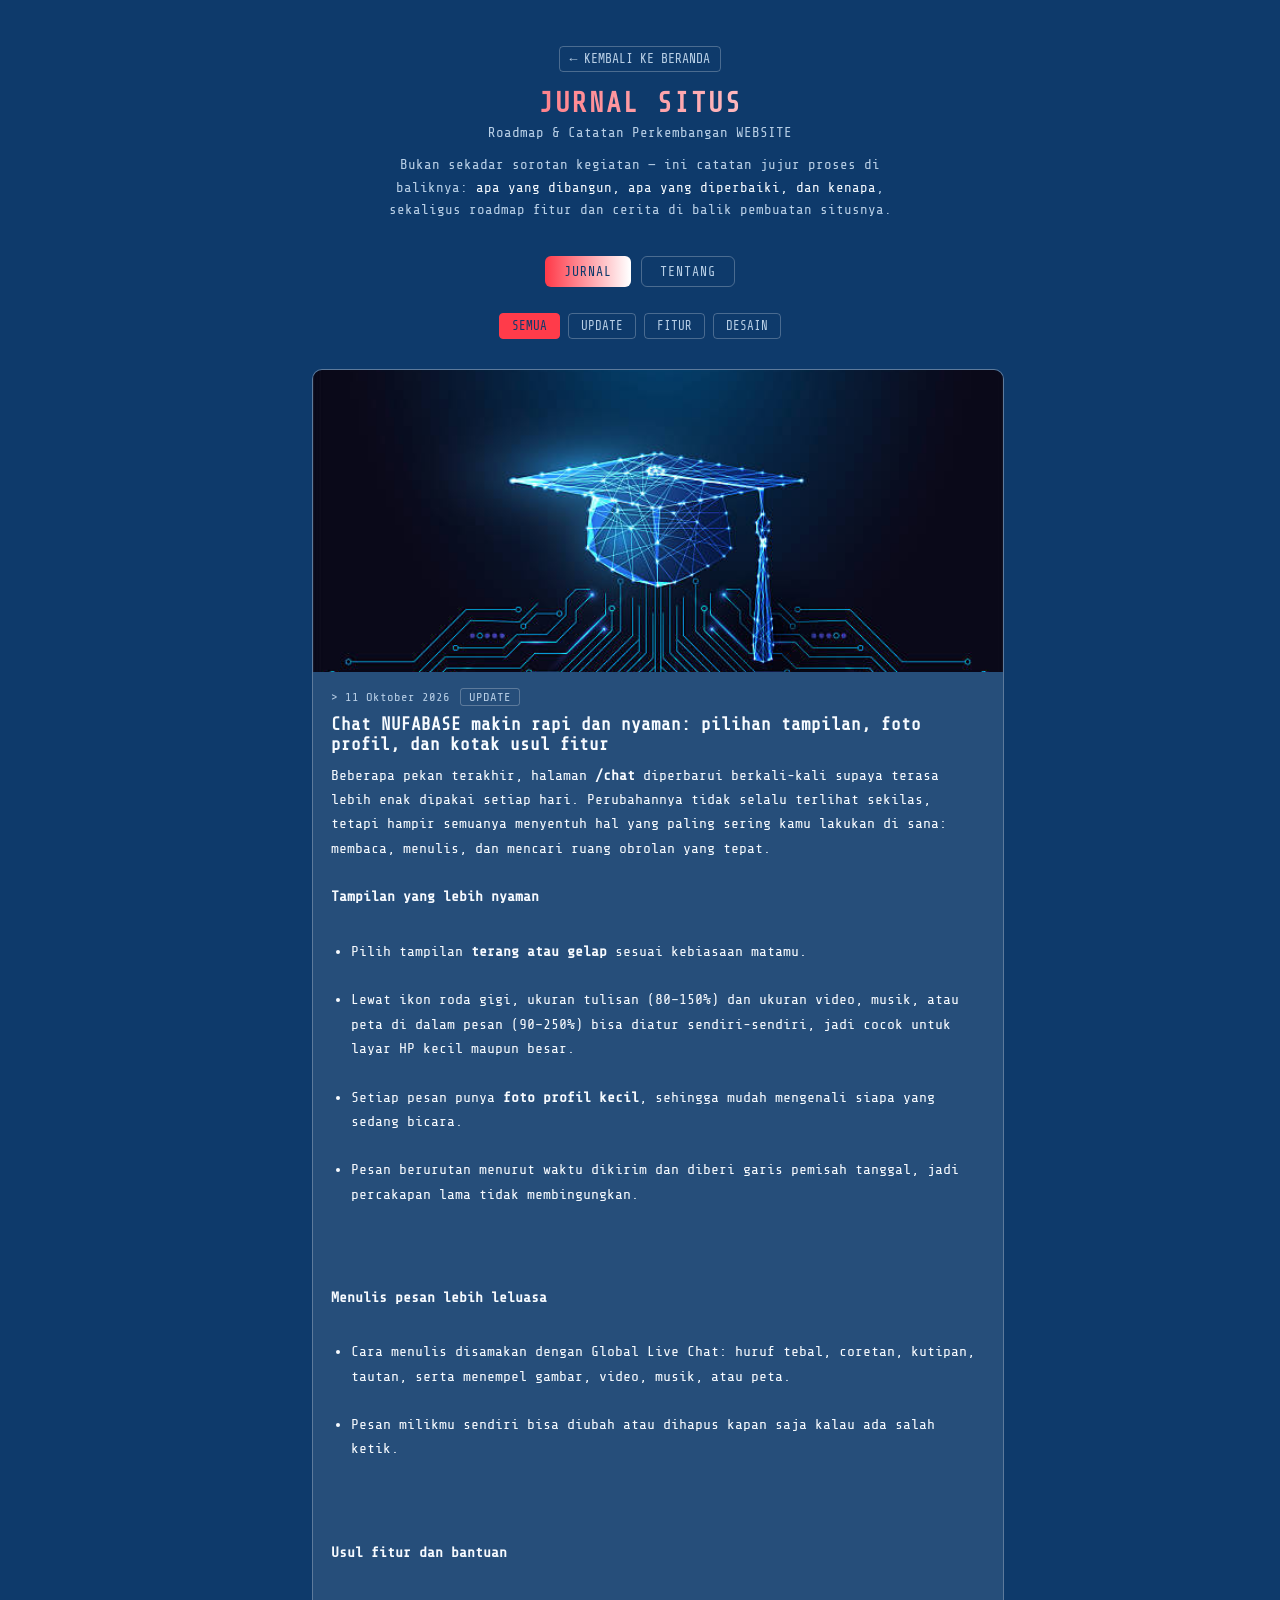
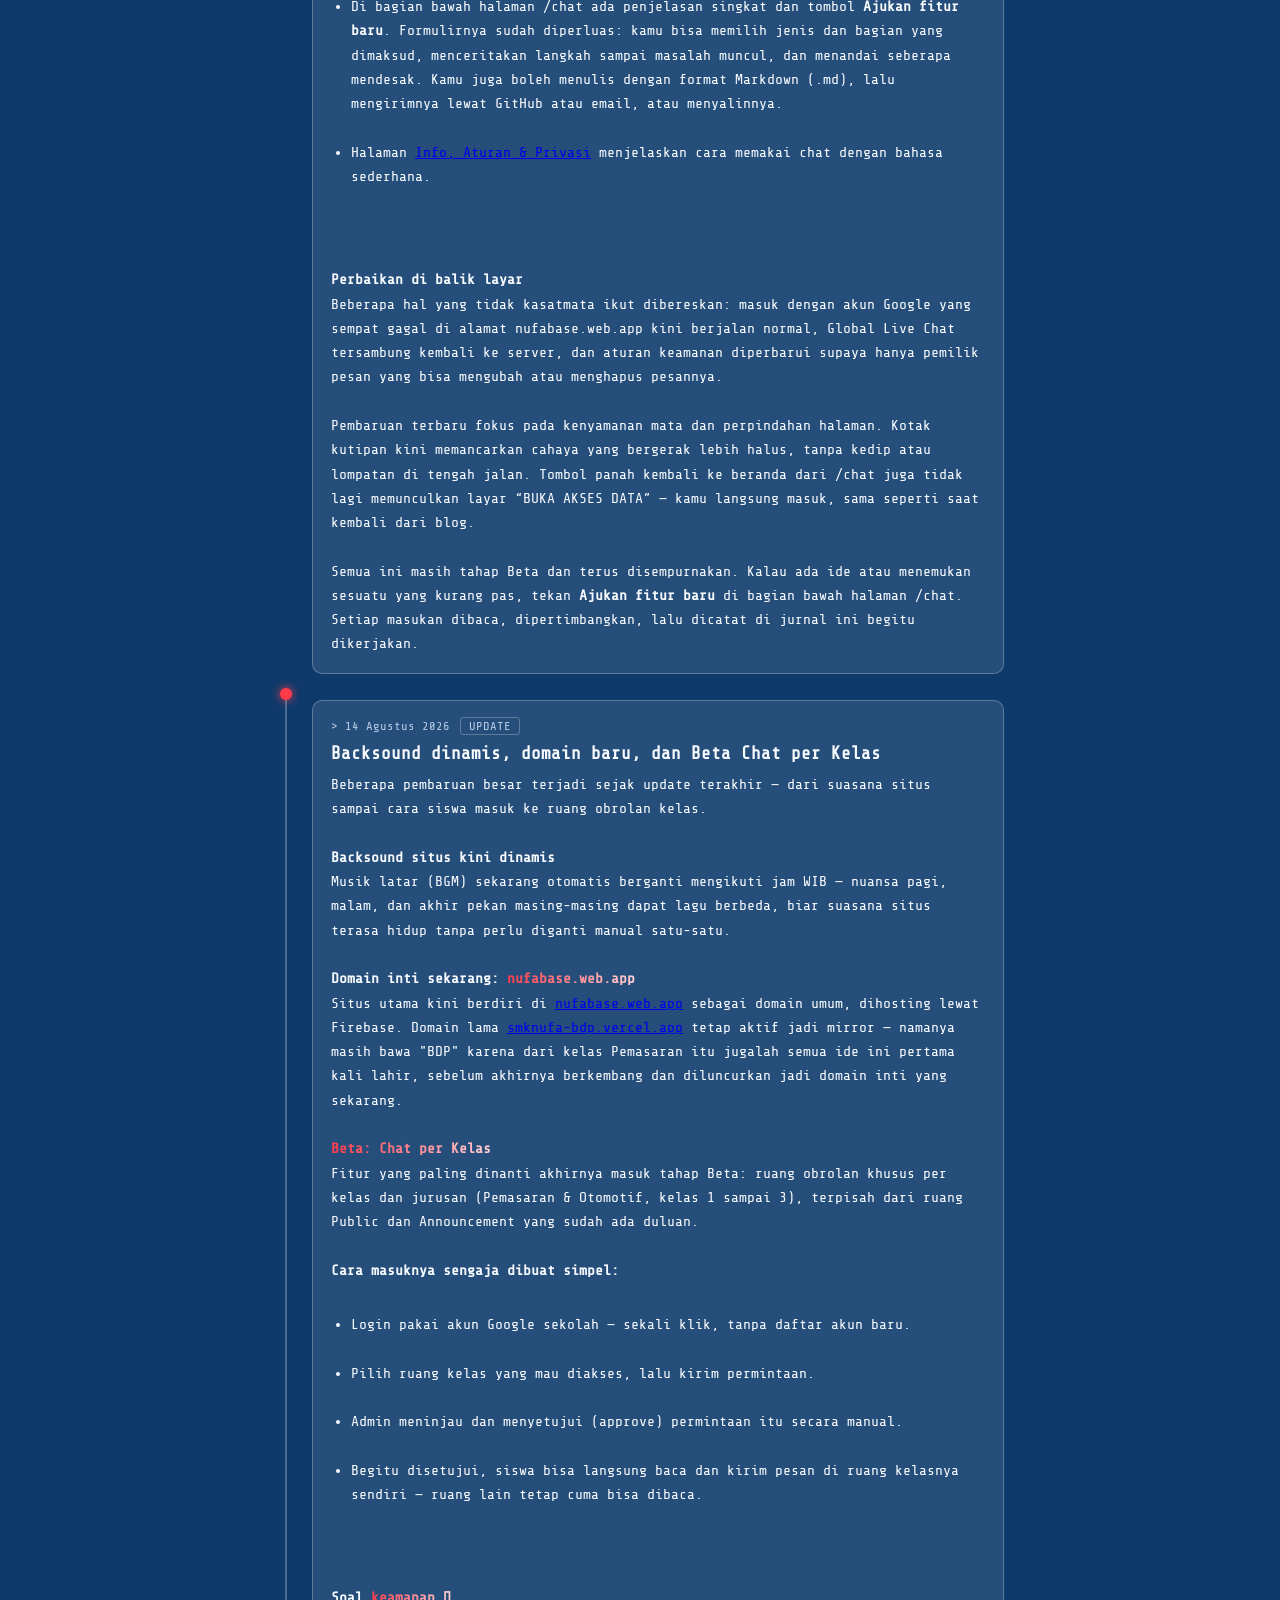
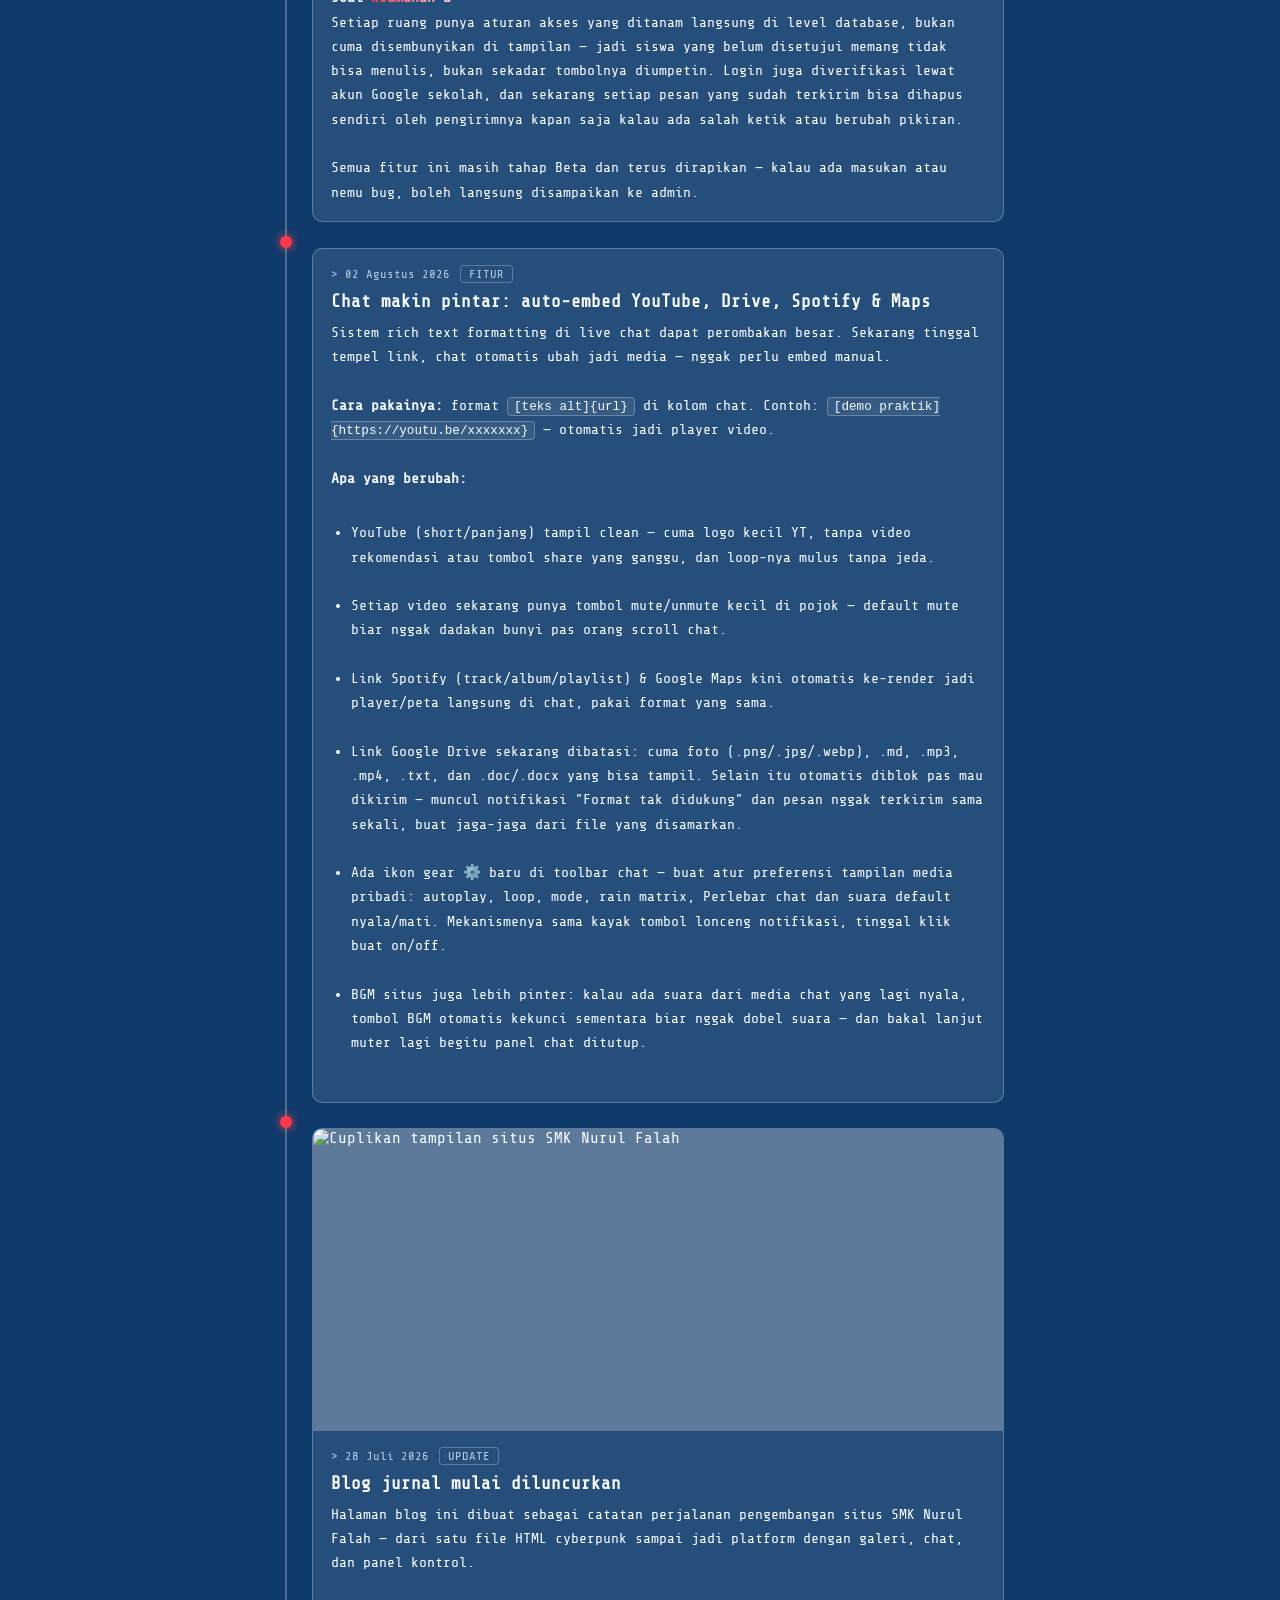
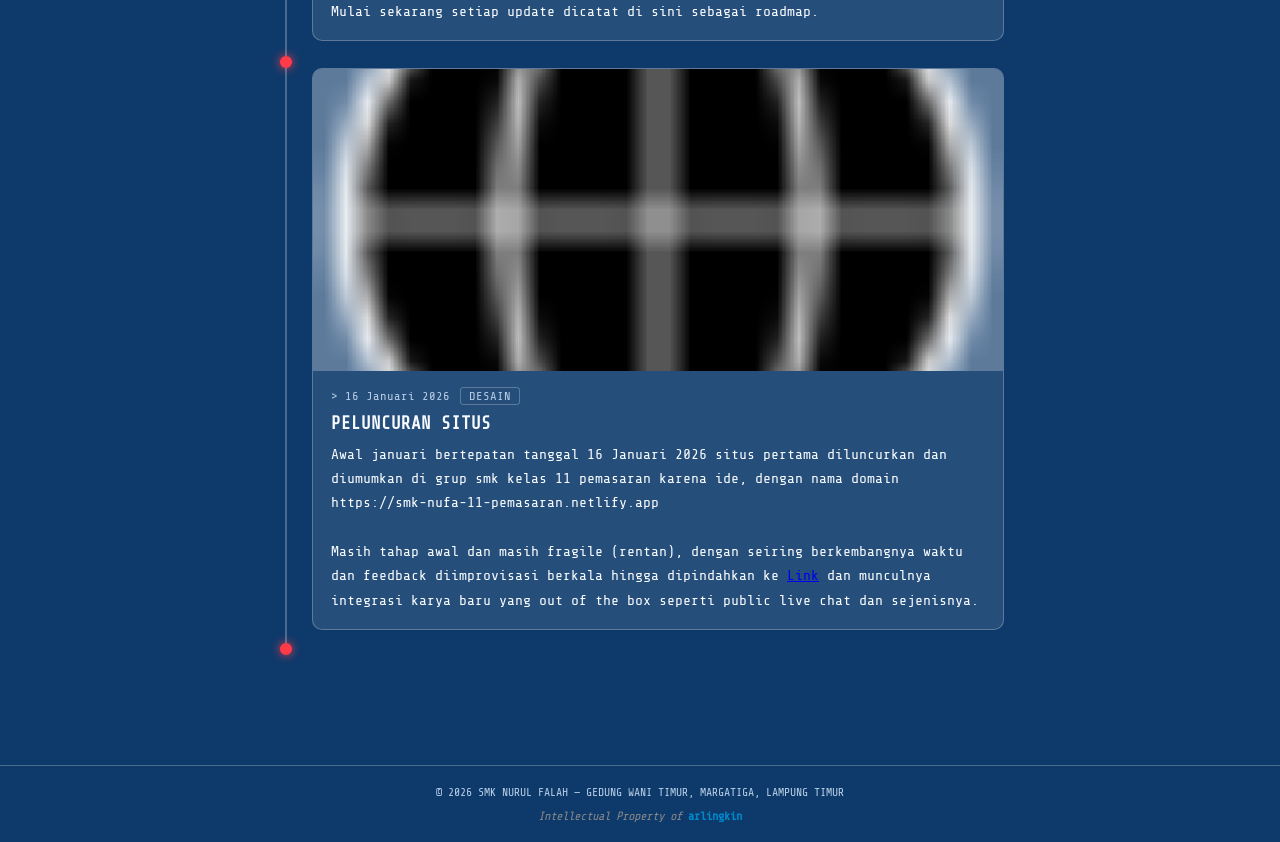
==== blog/index.html @ 1b64c434 "Fix blog newest entry visibility, heading scramble on all lines, user_in visitor counter, footer FX," ====
<!DOCTYPE html>
<html lang="id">
<head>
<meta charset="UTF-8">
<meta name="viewport" content="width=device-width, initial-scale=1.0, maximum-scale=1.0">
<title>JURNAL - Perkembangan Situs</title>
<meta name="description" content="Jurnal perkembangan situs SMK Nurul Falah: roadmap fitur, catatan update, dan cerita di balik pembuatannya oleh developer muda asal Lampung Timur.">
<meta name="robots" content="index, follow">
<link rel="canonical" href="https://nufabase.web.app/blog">
<meta name="color-scheme" content="light dark">
<meta name="theme-color" content="#0a0607" media="(prefers-color-scheme: dark)">
<meta name="theme-color" content="#0e3a6b" media="(prefers-color-scheme: light)">

<meta property="og:type" content="website" />
<meta property="og:title" content="JURNAL - SMK NURUL FALAH" />
<meta property="og:description" content="Jurnal perkembangan situs SMK Nurul Falah: roadmap fitur, catatan update, dan cerita di balik pembuatannya." />
<meta property="og:image" content="https://raw.githubusercontent.com/smknufagwt/SMKNUFAGWT/main/appcover.jpg" />

<link rel="icon" type="image/svg+xml" href="data:image/svg+xml,%3Csvg%20xmlns='http://www.w3.org/2000/svg'%20viewBox='0%200%20100%20100'%3E%3Ccircle%20cx='50'%20cy='50'%20r='45'%20fill='black'%20stroke='white'%20stroke-width='4'/%3E%3Cline%20x1='5'%20y1='50'%20x2='95'%20y2='50'%20stroke='white'%20stroke-width='2'/%3E%3Cline%20x1='50'%20y1='5'%20x2='50'%20y2='95'%20stroke='white'%20stroke-width='2'/%3E%3C/svg%3E">

<link rel="preconnect" href="https://fonts.googleapis.com">
<link rel="preconnect" href="https://fonts.gstatic.com" crossorigin>
<link href="https://fonts.googleapis.com/css2?family=Share+Tech+Mono&display=swap" rel="stylesheet">

<style>
    :root {
        color-scheme: dark;
        --bg: #0a0607;
        --blob-a: rgba(255, 40, 60, 0.18);
        --blob-b: rgba(255, 255, 255, 0.06);
        --text: #f5eeee;
        --muted: #a88b8c;
        --accent: #ff2b3d;
        --card-bg: rgba(26, 18, 19, 0.55);
        --border: rgba(255, 43, 61, 0.25);
        --font-main: 'Share Tech Mono', monospace;
        --ease: cubic-bezier(.22, 1, .36, 1);
    }
    @media (prefers-color-scheme: light) {
        :root {
            color-scheme: light;
            --bg: #0e3a6b;
            --blob-a: rgba(255, 60, 75, 0.18);
            --blob-b: rgba(255, 255, 255, 0.14);
            --text: #f7fbff;
            --muted: #b8cfe6;
            --accent: #ff3b4a;
            --card-bg: rgba(255, 255, 255, 0.10);
            --border: rgba(255, 255, 255, 0.25);
        }
    }

    * { box-sizing: border-box; -webkit-tap-highlight-color: transparent; }
    ::-webkit-scrollbar { width: 8px; }
    ::-webkit-scrollbar-track { background: transparent; }
    ::-webkit-scrollbar-thumb { background: var(--border); border-radius: 4px; }

    html { background: var(--bg); scroll-behavior: smooth; }
    body {
        margin: 0; padding: 0;
        background: var(--bg);
        color: var(--text);
        font-family: var(--font-main);
        min-height: 100vh;
        font-size: 16px;
        transition: background .4s ease, color .4s ease;
        position: relative;
        overflow-x: hidden;
    }

    .ambient { position: fixed; inset: 0; z-index: -1; overflow: hidden; }
    .ambient span {
        position: absolute; border-radius: 50%; filter: blur(70px);
        will-change: transform;
        animation: drift 24s var(--ease) infinite alternate;
    }
    .ambient span:nth-child(1) { width: 55vw; height: 55vw; background: var(--blob-a); top: -15%; left: -10%; }
    .ambient span:nth-child(2) { width: 45vw; height: 45vw; background: var(--blob-b); bottom: -10%; right: -10%; animation-delay: -9s; }
    @keyframes drift { from { transform: translate3d(0,0,0) scale(1); } to { transform: translate3d(4%, 6%, 0) scale(1.08); } }
    @media (prefers-reduced-motion: reduce) { .ambient span { animation: none; } }

    .container { max-width: 760px; margin: 0 auto; padding: 20px 16px 70px; }

    header { text-align: center; padding: 26px 0 6px; }
    .back-link {
        display: inline-block; margin-bottom: 16px; color: var(--muted);
        text-decoration: none; font-size: 0.82rem; border: 1px solid var(--border);
        padding: 4px 10px; border-radius: 4px; transition: color .25s var(--ease), border-color .25s var(--ease);
    }
    .back-link:hover { color: var(--accent); border-color: var(--accent); }

    h1.title {
        font-size: 1.7rem; letter-spacing: 2px; margin: 0; text-transform: uppercase;
        background: linear-gradient(90deg, var(--accent) 0%, #ffffff 50%, var(--accent) 100%);
        -webkit-background-clip: text; background-clip: text; color: transparent;
        background-size: 200% auto; animation: titleShine 7s linear infinite;
    }
    @keyframes titleShine { 0% { background-position: 0% center; } 100% { background-position: -200% center; } }
    @media (prefers-reduced-motion: reduce) { h1.title { animation: none; } }
    .subtitle { display: block; color: var(--muted); font-size: 0.88rem; margin-top: 6px; }
    .intro {
        max-width: 540px; margin: 14px auto 0; text-align: center;
        font-size: 0.88rem; line-height: 1.6; color: var(--muted);
    }
    .intro strong { color: var(--text); font-weight: normal; }

    .view-switch { display: flex; gap: 10px; justify-content: center; margin: 28px 0 4px; }
    .view-btn {
        background: transparent; border: 1px solid var(--border); color: var(--muted);
        font-family: var(--font-main); padding: 7px 18px; border-radius: 6px; cursor: pointer;
        font-size: 0.82rem; letter-spacing: 1px; text-transform: uppercase;
        transition: color .3s var(--ease), background .3s var(--ease), border-color .3s var(--ease);
    }
    .view-btn.active {
        color: var(--bg); background: linear-gradient(90deg, var(--accent), #ffffff, var(--accent));
        background-size: 200% auto; border-color: transparent;
    }

    .view {
        display: none;
        opacity: 0;
        transform: translateY(8px);
        transition: opacity .32s var(--ease), transform .32s var(--ease);
        will-change: opacity, transform;
    }
    .view.active { display: block; }
    .view.active.entered { opacity: 1; transform: translateY(0); }
    .view.leaving { display: block; opacity: 0; transform: translateY(-8px); }

    .filter-bar { display: flex; flex-wrap: wrap; gap: 8px; justify-content: center; margin: 26px 0 8px; }
    .tag-btn {
        background: transparent; border: 1px solid var(--border); color: var(--muted);
        font-family: var(--font-main); padding: 5px 12px; border-radius: 4px; cursor: pointer;
        font-size: 0.78rem; text-transform: uppercase; transition: all .25s var(--ease);
    }
    .tag-btn.active, .tag-btn:hover { color: var(--bg); background: var(--accent); border-color: var(--accent); }

    .update-card {
        background: var(--card-bg); border: 1px solid var(--border); border-radius: 10px;
        padding: 18px 20px; margin: 22px 0; backdrop-filter: blur(6px);
    }
    .update-card h2 { font-size: 1.05rem; margin: 0 0 12px; color: var(--text); }
    .update-list { list-style: none; margin: 0; padding: 0; }
    .update-list li {
        display: flex; gap: 10px; align-items: flex-start; padding: 8px 0;
        border-top: 1px solid var(--border); font-size: 0.9rem; line-height: 1.55; color: var(--text);
    }
    .update-list li:first-child { border-top: none; }
    .update-list li::before { content: '✓'; color: var(--accent); font-weight: bold; flex-shrink: 0; }

    .about-card p { font-size: 0.9rem; line-height: 1.7; color: var(--text); margin: 0 0 14px; }
    .about-card p:last-child { margin-bottom: 0; }
    .about-card a { color: var(--accent); text-decoration: underline; }

    .grad-text {
        background: linear-gradient(90deg, var(--accent) 0%, #ffffff 50%, var(--accent) 100%);
        -webkit-background-clip: text; background-clip: text; color: transparent;
        background-size: 260% auto; animation: gradRun 3.5s linear infinite;
        font-weight: bold; display: inline;
    }
    @keyframes gradRun { 0% { background-position: 160% center; } 100% { background-position: -160% center; } }
    @media (prefers-reduced-motion: reduce) { .grad-text, .view-btn.active, h1.title { animation: none; } }

    .road { position: relative; margin-top: 30px; }

    .entry {
        display: flex; gap: 16px; position: relative;
        transition-delay: calc(var(--i, 0) * 70ms);
    }
    .rail { width: 20px; flex-shrink: 0; display: flex; flex-direction: column; align-items: center; }
    .rail .seg {
        width: 2px; flex: 1; background: var(--border);
        transform: scaleY(0); transform-origin: top;
        transition: transform .7s var(--ease);
        transition-delay: calc(var(--i, 0) * 70ms);
    }
    .entry:first-child .rail .seg.top { visibility: hidden; }
    .rail .dot {
        width: 12px; height: 12px; border-radius: 50%; background: var(--bg);
        border: 2px solid var(--border); flex-shrink: 0;
        transition: border-color .45s var(--ease), box-shadow .45s var(--ease), background .45s var(--ease);
        transition-delay: calc(var(--i, 0) * 70ms);
    }
    .entry.visible .rail .seg { transform: scaleY(1); }
    .entry.visible .rail .dot { border-color: var(--accent); background: var(--accent); box-shadow: 0 0 10px var(--accent); }

    .card {
        flex: 1; background: var(--card-bg); border: 1px solid var(--border); border-radius: 10px;
        margin-bottom: 26px; overflow: hidden; backdrop-filter: blur(6px);
        opacity: 0; transform: translateY(18px);
        transition: opacity .65s var(--ease), transform .65s var(--ease);
        transition-delay: calc(var(--i, 0) * 70ms);
        will-change: opacity, transform;
    }
    .entry.visible .card { opacity: 1; transform: translateY(0); }

    .banner { width: 100%; aspect-ratio: 16/7; object-fit: cover; display: block; background: var(--border); }
    .card-body { padding: 16px 18px; }

    .entry-meta { display: flex; flex-wrap: wrap; gap: 10px; align-items: center; margin-bottom: 8px; font-size: 0.76rem; color: var(--muted); }
    .entry-date::before { content: '> '; }
    .entry-tag { border: 1px solid var(--border); border-radius: 3px; padding: 1px 8px; }

    .entry-title { font-size: 1.1rem; margin: 0 0 10px; color: var(--text); }
    .entry-content { font-size: 0.92rem; line-height: 1.65; color: var(--text); white-space: pre-line; }
    .entry-content img { max-width: 100%; border-radius: 8px; margin: 10px 0; display: block; }
    .entry-content ul { margin: 6px 0; padding-left: 20px; }
    .entry-content code {
        background: rgba(255,255,255,0.08); border: 1px solid var(--border);
        padding: 1px 6px; border-radius: 4px; font-size: 0.86em;
    }

    .empty-state {
        text-align: center; padding: 60px 0; color: var(--muted);
        opacity: 0; animation: fadeIn .5s var(--ease) forwards;
    }
    @keyframes fadeIn { to { opacity: 1; } }

    .property-credit {
        font-size: 12px;
        color: #888888;
        margin-top: 10px;
        text-align: center;
        font-style: italic;
    }

    .property-credit a {
        color: #0088cc;
        text-decoration: none;
        font-style: normal;
        font-weight: bold;
        transition: color .25s var(--ease);
    }

    .property-credit a:hover {
        text-decoration: underline;
    }

    footer { text-align: center; margin-top: 40px; padding: 20px; border-top: 1px solid var(--border); color: var(--muted); font-size: 0.72rem; }

    @media (prefers-reduced-motion: reduce) {
        .card, .rail .seg, .rail .dot, .view, .empty-state { transition: none !important; animation: none !important; }
    }
</style>
</head>
<body>

<div class="ambient"><span></span><span></span></div>

<div class="container">
    <header>
        <a href="/" id="btn-kembali" class="back-link">&larr; KEMBALI KE BERANDA</a>
        <h1 class="title">Jurnal Situs</h1>
        <span class="subtitle">Roadmap &amp; Catatan Perkembangan WEBSITE</span>
        <p class="intro">Bukan sekadar sorotan kegiatan — ini catatan jujur proses di baliknya: <strong>apa yang dibangun, apa yang diperbaiki, dan kenapa</strong>, sekaligus roadmap fitur dan cerita di balik pembuatan situsnya.</p>
    </header>

    <div class="view-switch" id="view-switch" role="tablist" aria-label="Pilih tampilan">
        <button class="view-btn active" data-view="jurnal" role="tab" aria-selected="true">Jurnal</button>
        <button class="view-btn" data-view="update" role="tab" aria-selected="false">Tentang</button>
    </div>

    <section id="view-jurnal" class="view active entered">
        <div class="filter-bar" id="filter-bar"></div>
        <div class="road" id="timeline"></div>
    </section>

    <section id="view-update" class="view">
        <div class="update-card about-card">
            <h2>CONTACT PERSON</h2>
                        <p><span class="grad-text">(kepala sekolah) Hubungi </span> <a href="mailto:smknurulfalahmargatiga@gmail.com">smknurulfalahmargatiga@gmail.com</a>.</p>
                        <p><span class="grad-text">Ada pertanyaan lebih lanjut? Hubungi tim pengembang</span> <a href="mailto:smknufagwt@gmail.com">smknufagwt@gmail.com</a>.</p>
            <p><span class="grad-text">Kunjungi source kode</span> = <a href="https://github.com/smknufagwt/SMKNUFAGWT" rel="noopener noreferrer">GitHub</a></p>
            <p><span class="grad-text">Credit Developer: Arlingga Ainul Yakin</span> — <a href="https://arlingkin.vercel.app" target="_blank" rel="noopener noreferrer">arlingkin</a></p>
        </div>

        <div class="update-card about-card">
            <h2>Tentang Situs Ini</h2>
            <p>Situs ini dikembangkan oleh solo <span class="grad-text">developer muda asal Indonesia</span>, tepatnya dari Desa Gedung Wani Timur, Kecamatan Margatiga, Kabupaten Lampung Timur, Lampung.</p>
            <p>Seluruh proses pembuatan murni dari HP Android Xiaomi Redmi A8 Pro (3GB RAM / 32GB ROM) — tanpa PC maupun laptop. Kodenya <span class="grad-text">vanilla murni</span>, tanpa framework berat seperti Bootstrap, dengan setiap baris disusun runut dan mengikuti alur logika agar fungsinya optimal sekaligus menjaga keamanan data pengguna yang masuk.</p>
            <p>Hasil dedikasi berbulan-bulan ini membuahkan hasil yang memuaskan: situs mampu menampung ribuan pengunjung tanpa down berkat optimasi server berkala.</p>
            <p>Situs ini diperuntukkan sebagai portofolio bagi keluarga besar SMK Nurul Falah — dibuat dengan dedikasi, integritas, kreativitas dan pemahaman teknis coding.</p>
        </div>

        <div class="update-card">
            <h2>Update Terbaru</h2>
            <ul class="update-list">
                <li>Halaman /chat bisa tampil terang atau gelap, dan ukuran tulisan serta video/peta di dalam pesan bisa diatur sendiri lewat ikon roda gigi.</li>
                <li>Pesan berurutan menurut waktu kirim, diberi pemisah tanggal, dan punya foto profil kecil agar mudah dikenali.</li>
                <li>Pesan milikmu bisa diubah atau dihapus kapan saja, dan cara menulisnya disamakan dengan Global Live Chat.</li>
                <li>Formulir <b>Ajukan fitur baru</b> di bawah /chat diperluas dan mendukung Markdown (.md), bisa dikirim lewat GitHub, email, atau disalin.</li>
                <li>Kotak kutipan bercahaya lebih halus, dan kembali ke beranda dari /chat kini langsung masuk tanpa layar akses.</li>
            </ul>
        </div>
    </section>
</div>

<footer>
    &copy; <span id="year"></span> SMK NURUL FALAH — GEDUNG WANI TIMUR, MARGATIGA, LAMPUNG TIMUR
    <div class="property-credit">
        Intellectual Property of <a href="https://arlingkin.vercel.app" target="_blank" rel="noopener noreferrer">arlingkin</a>
    </div>
</footer>

<script src="/assets/logic/blog.js" defer></script>
<script src="/assets/logic/page-transition.js" defer></script>
</body>
</html>
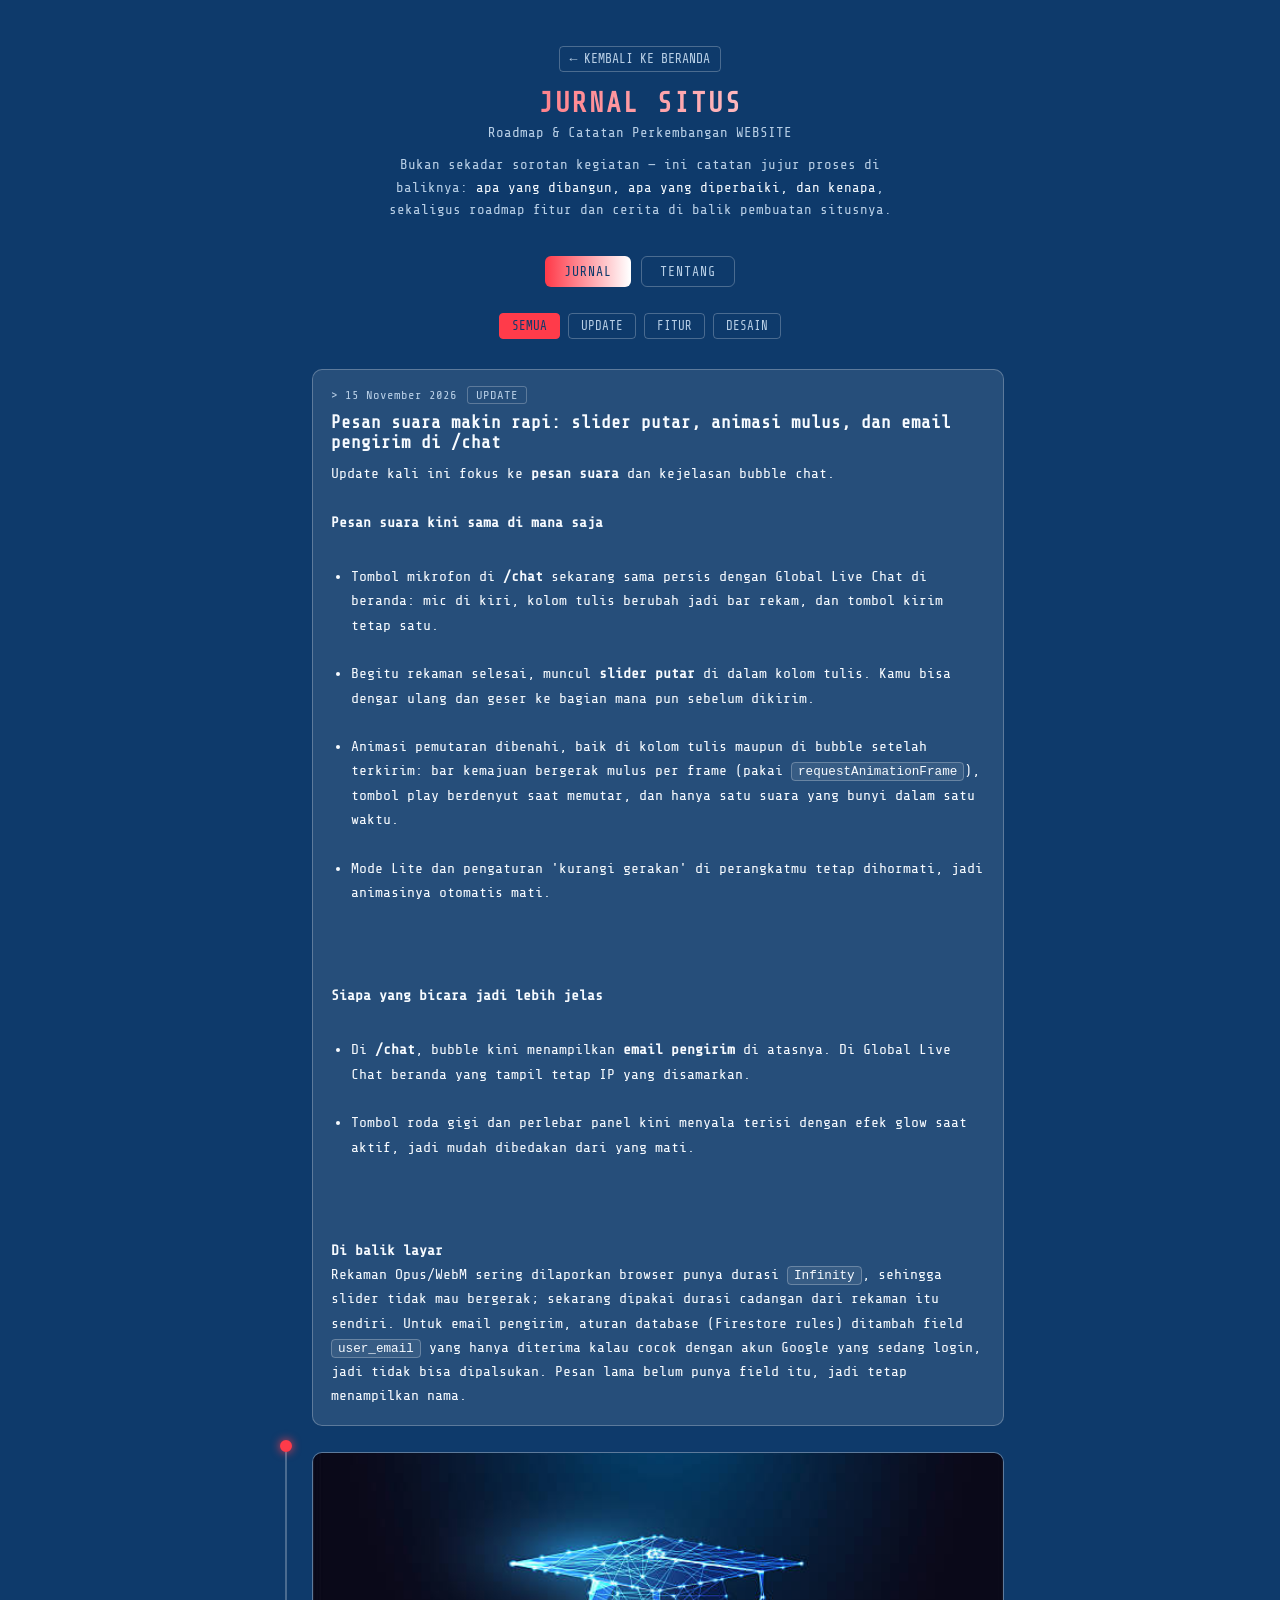
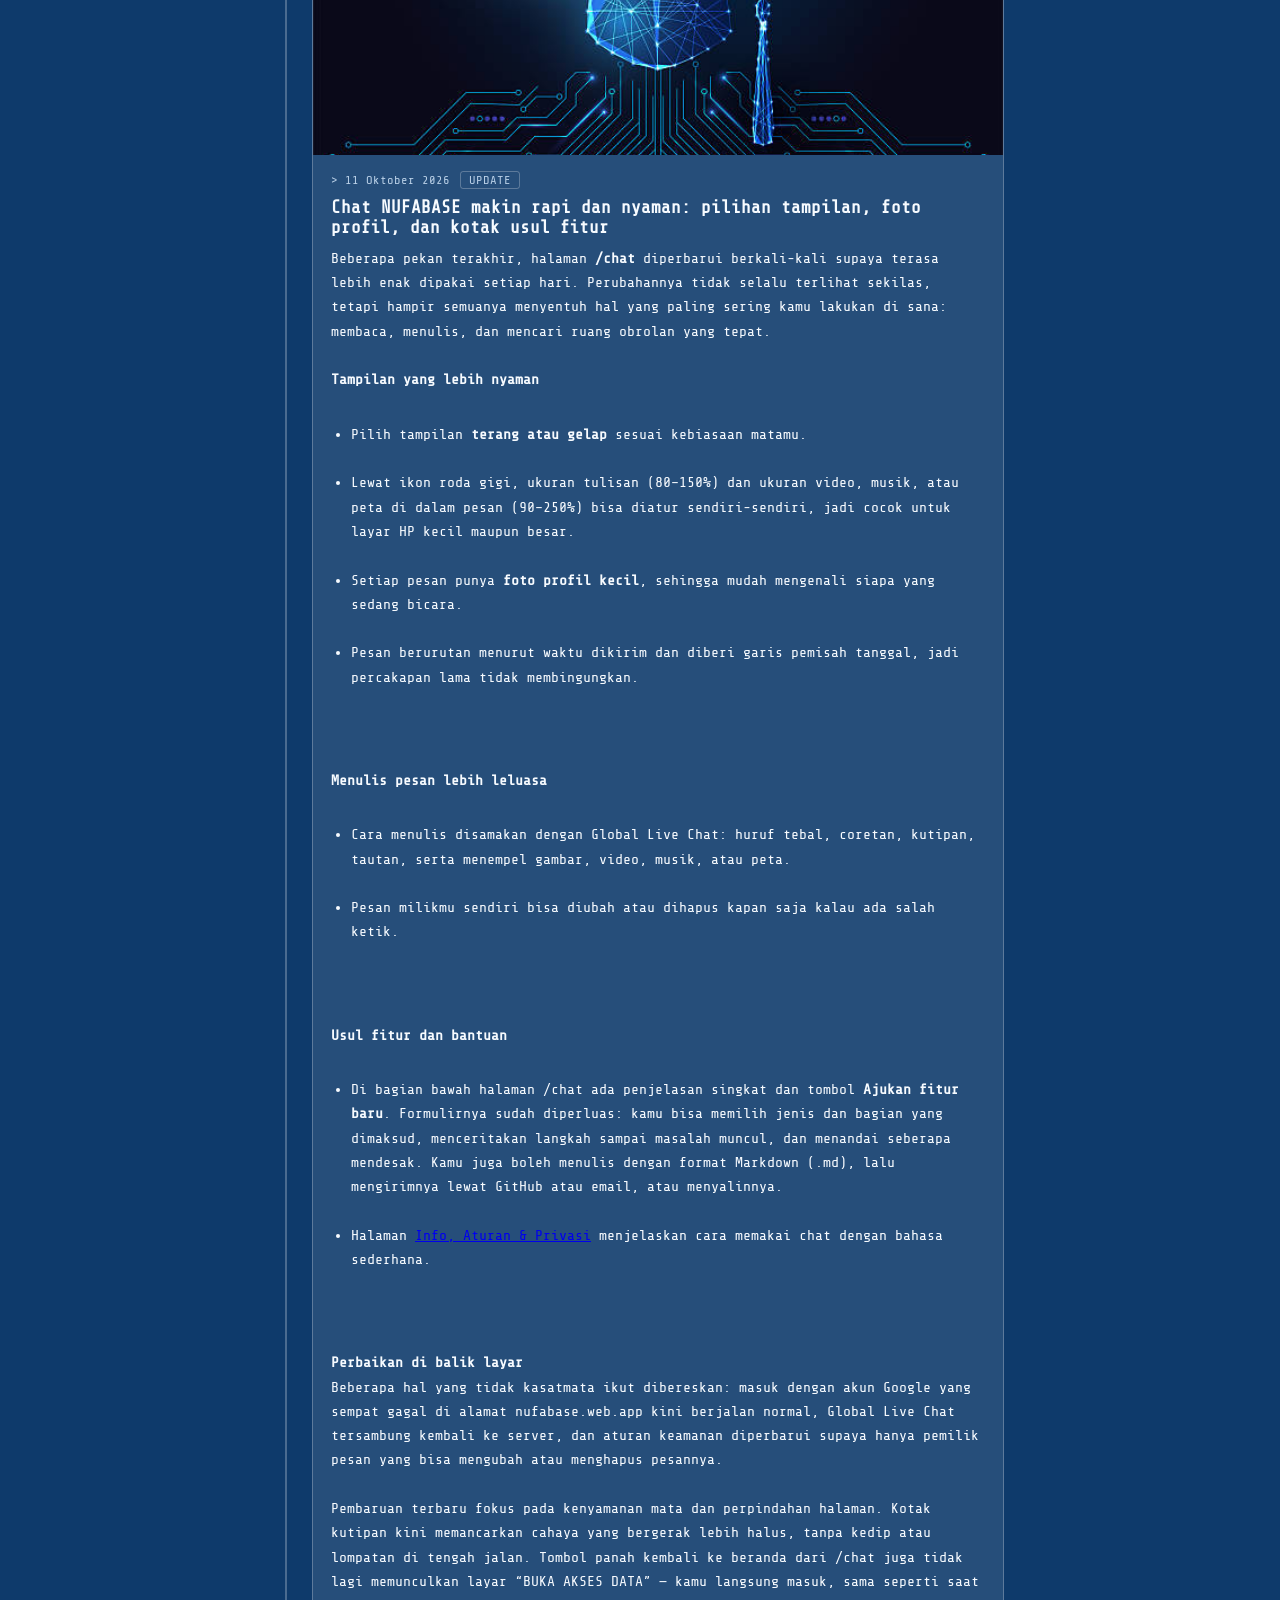
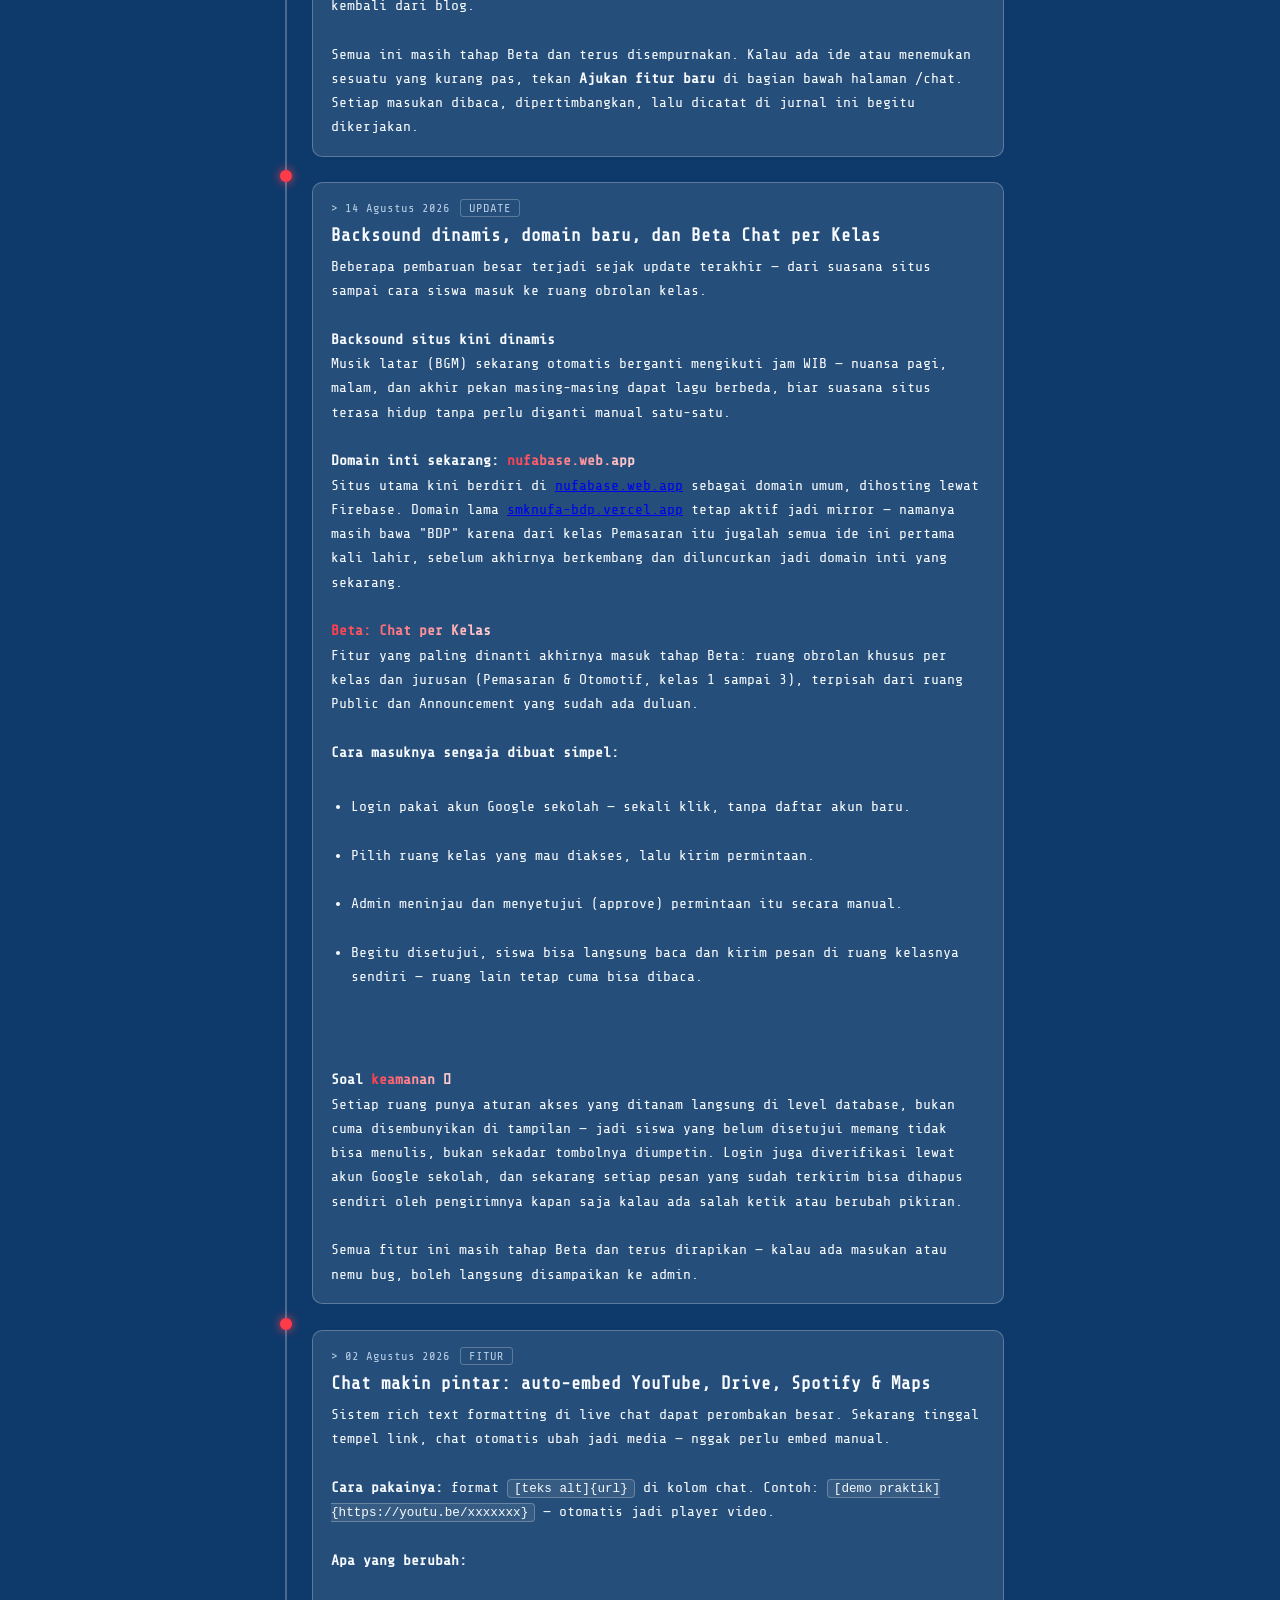
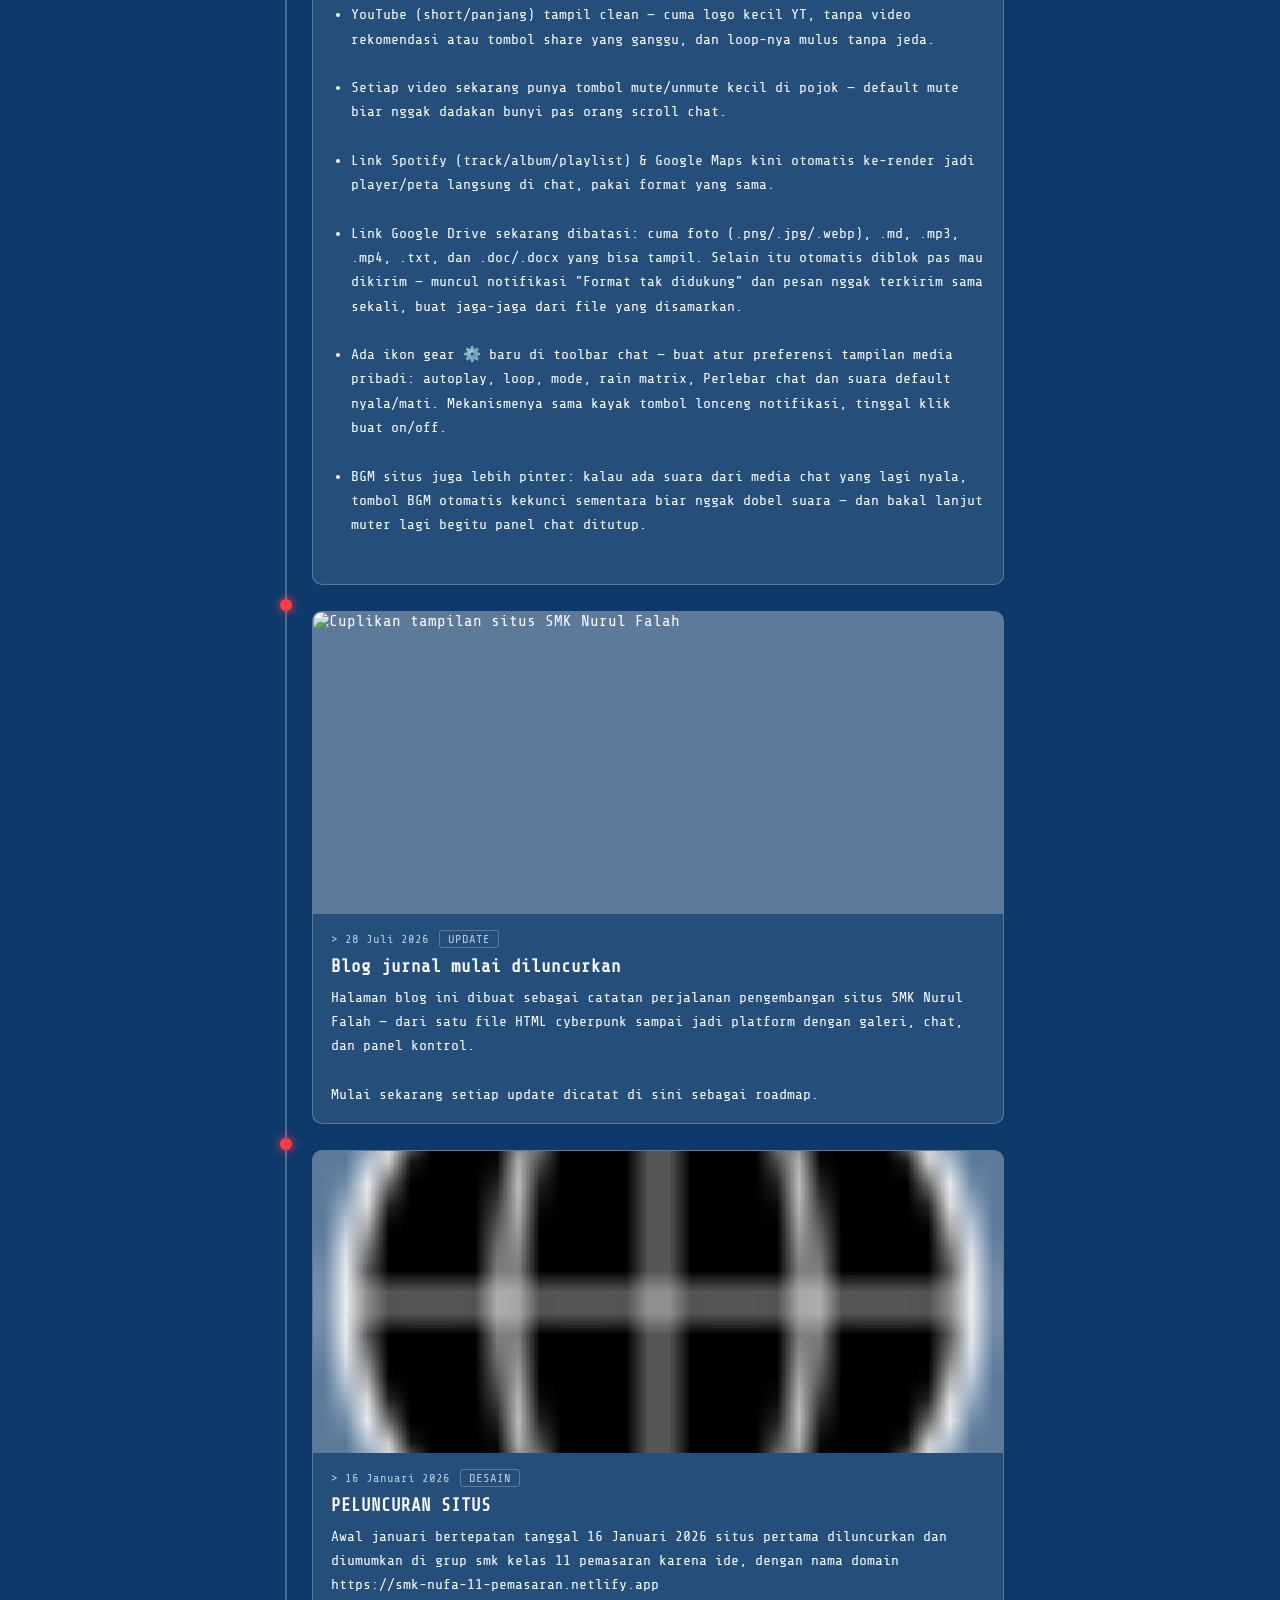
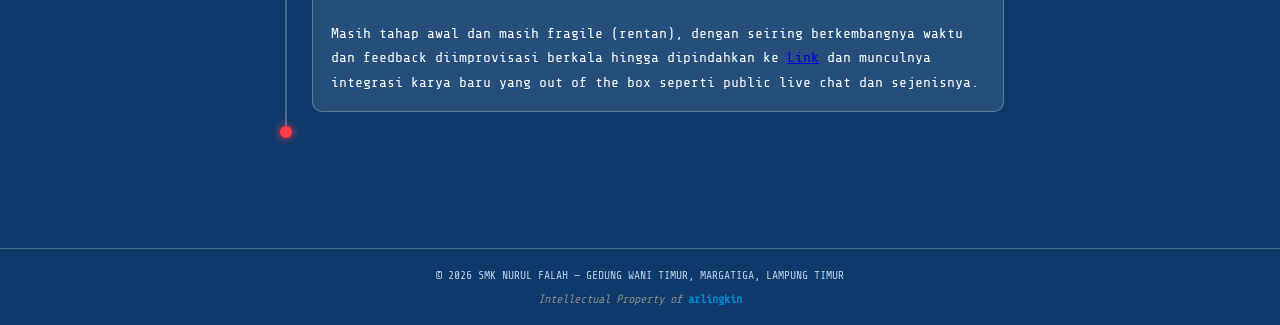
==== commit e288405b: "Blog: announce voice note composer sync, playback slider, and sender email update" ====
--- a/blog/index.html
+++ b/blog/index.html
@@ -285,6 +285,9 @@
         <div class="update-card">
             <h2>Update Terbaru</h2>
             <ul class="update-list">
+                <li>Pesan suara di /chat disamakan dengan beranda, dan rekaman yang sudah jadi punya slider putar di kolom tulis.</li>
+                <li>Animasi pemutaran suara lebih mulus, baik saat preview maupun setelah terkirim.</li>
+                <li>Bubble di /chat menampilkan email pengirim; tombol seting dan perlebar panel menyala dengan glow saat aktif.</li>
                 <li>Halaman /chat bisa tampil terang atau gelap, dan ukuran tulisan serta video/peta di dalam pesan bisa diatur sendiri lewat ikon roda gigi.</li>
                 <li>Pesan berurutan menurut waktu kirim, diberi pemisah tanggal, dan punya foto profil kecil agar mudah dikenali.</li>
                 <li>Pesan milikmu bisa diubah atau dihapus kapan saja, dan cara menulisnya disamakan dengan Global Live Chat.</li>
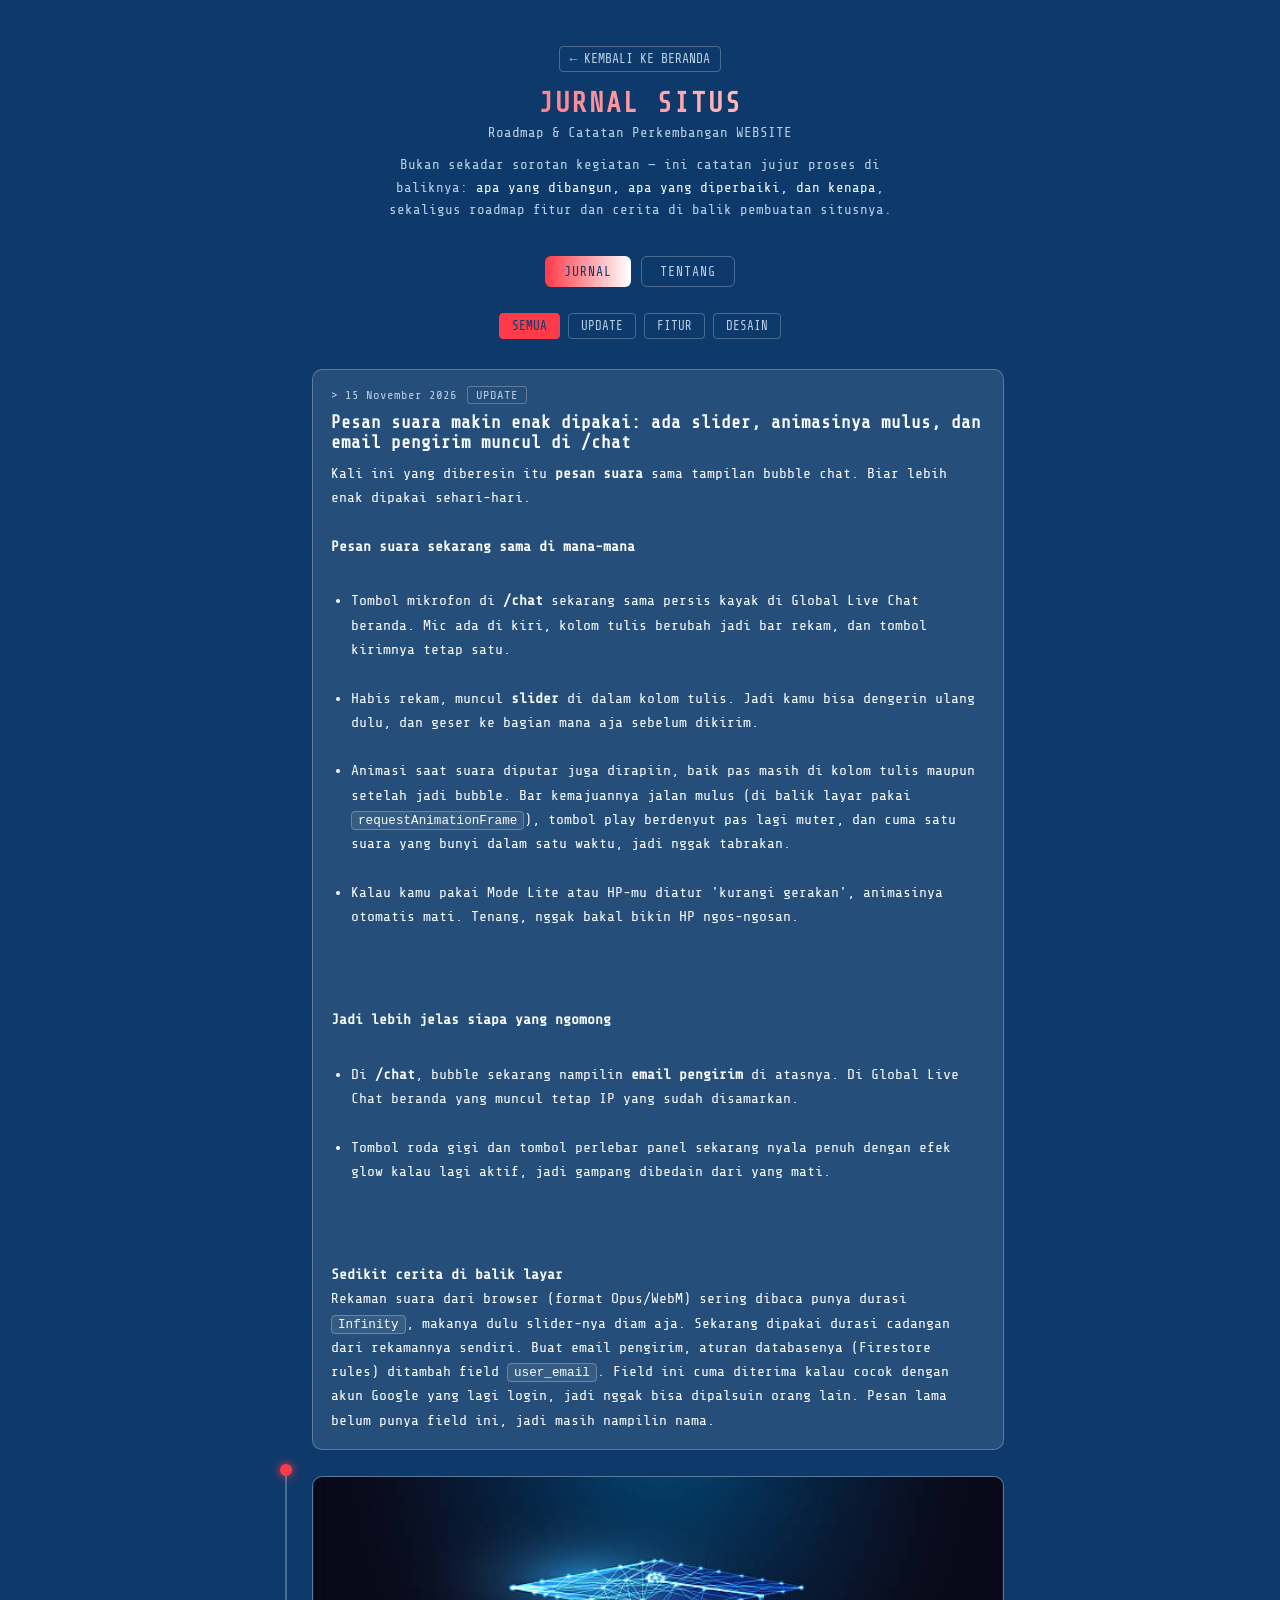
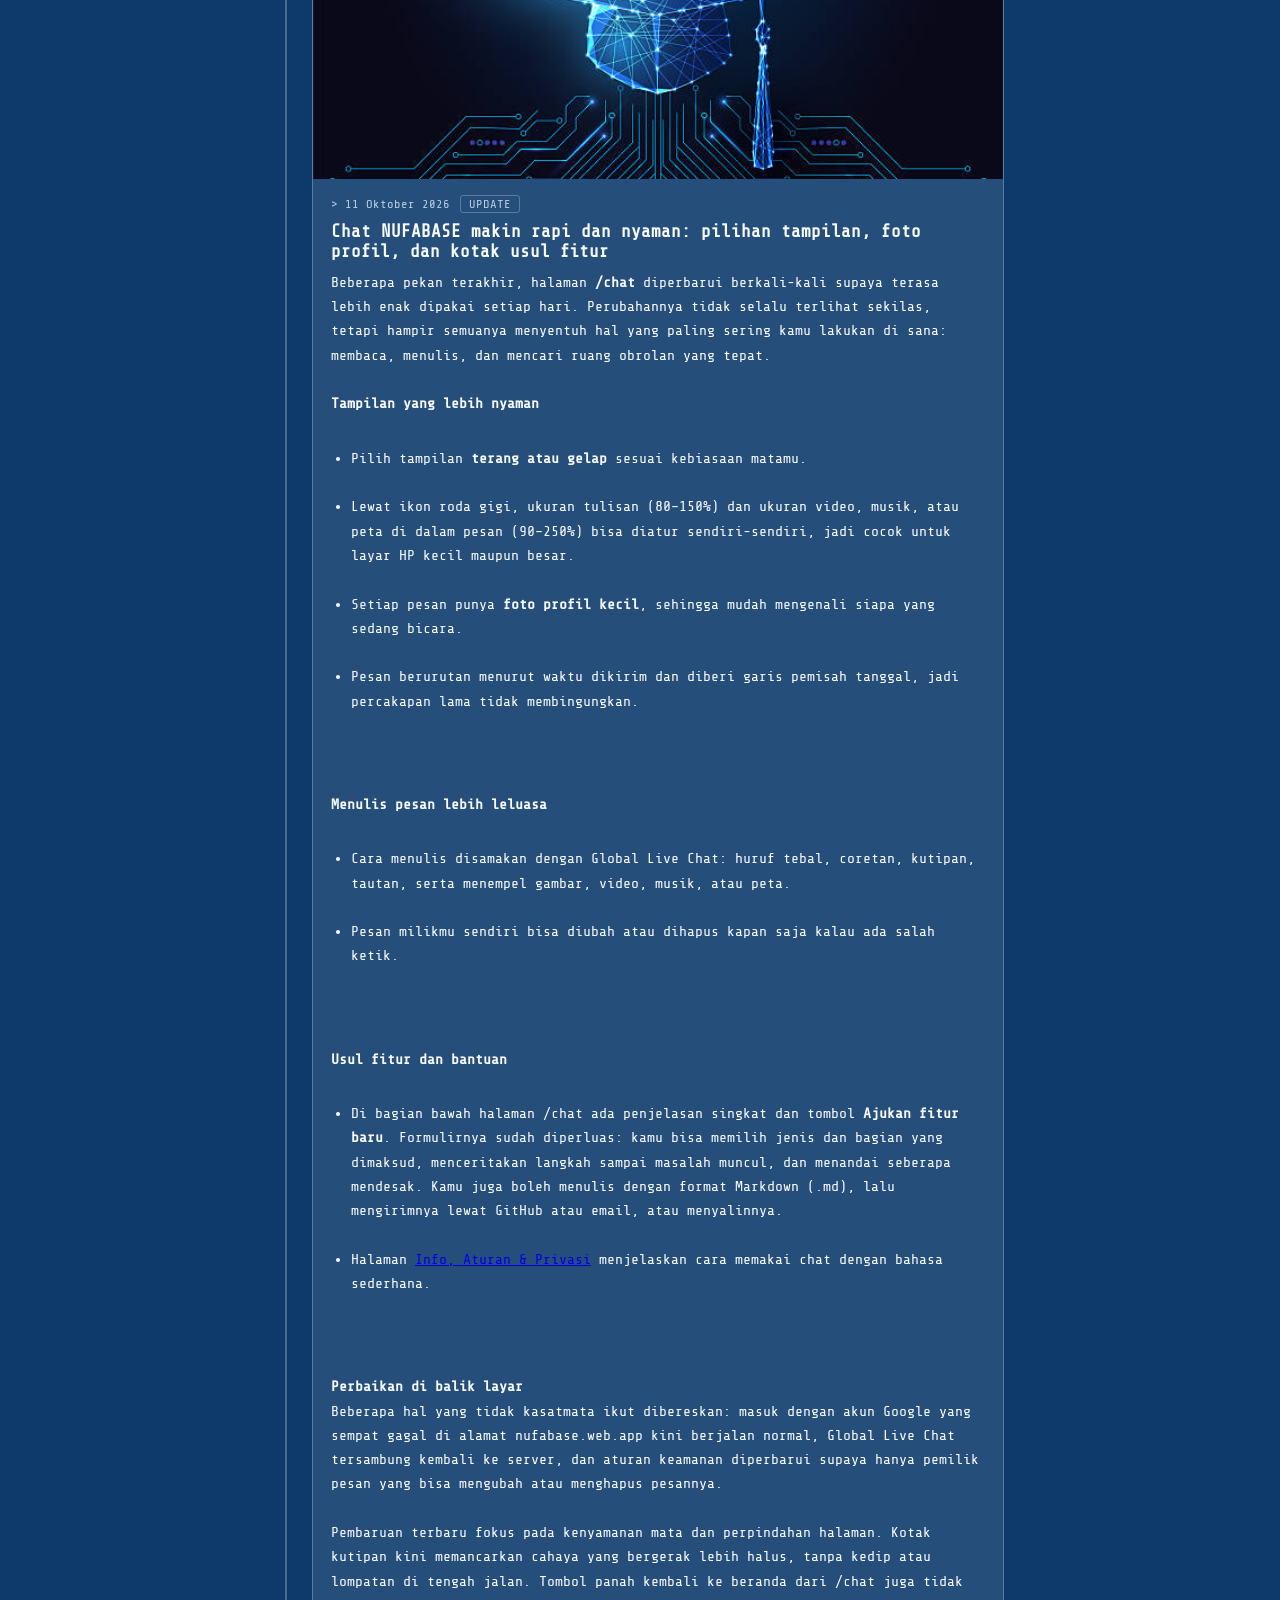
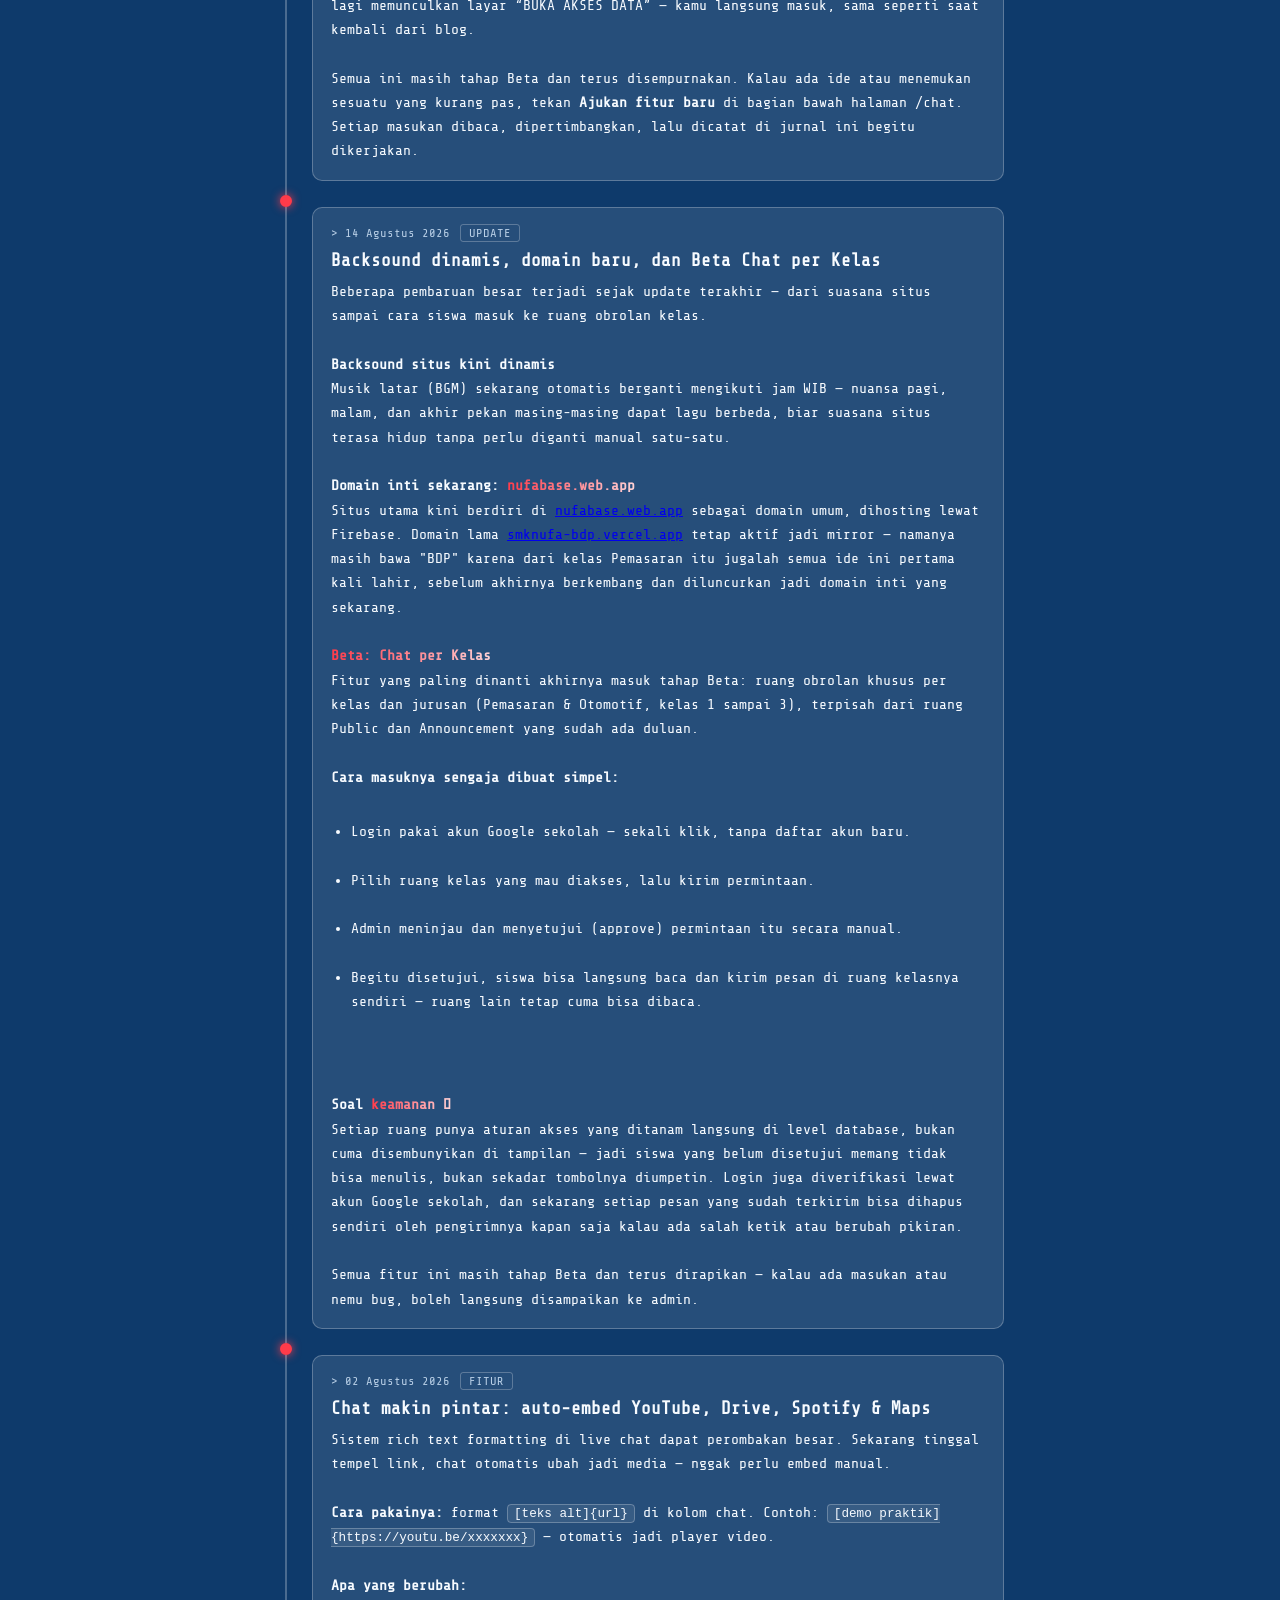
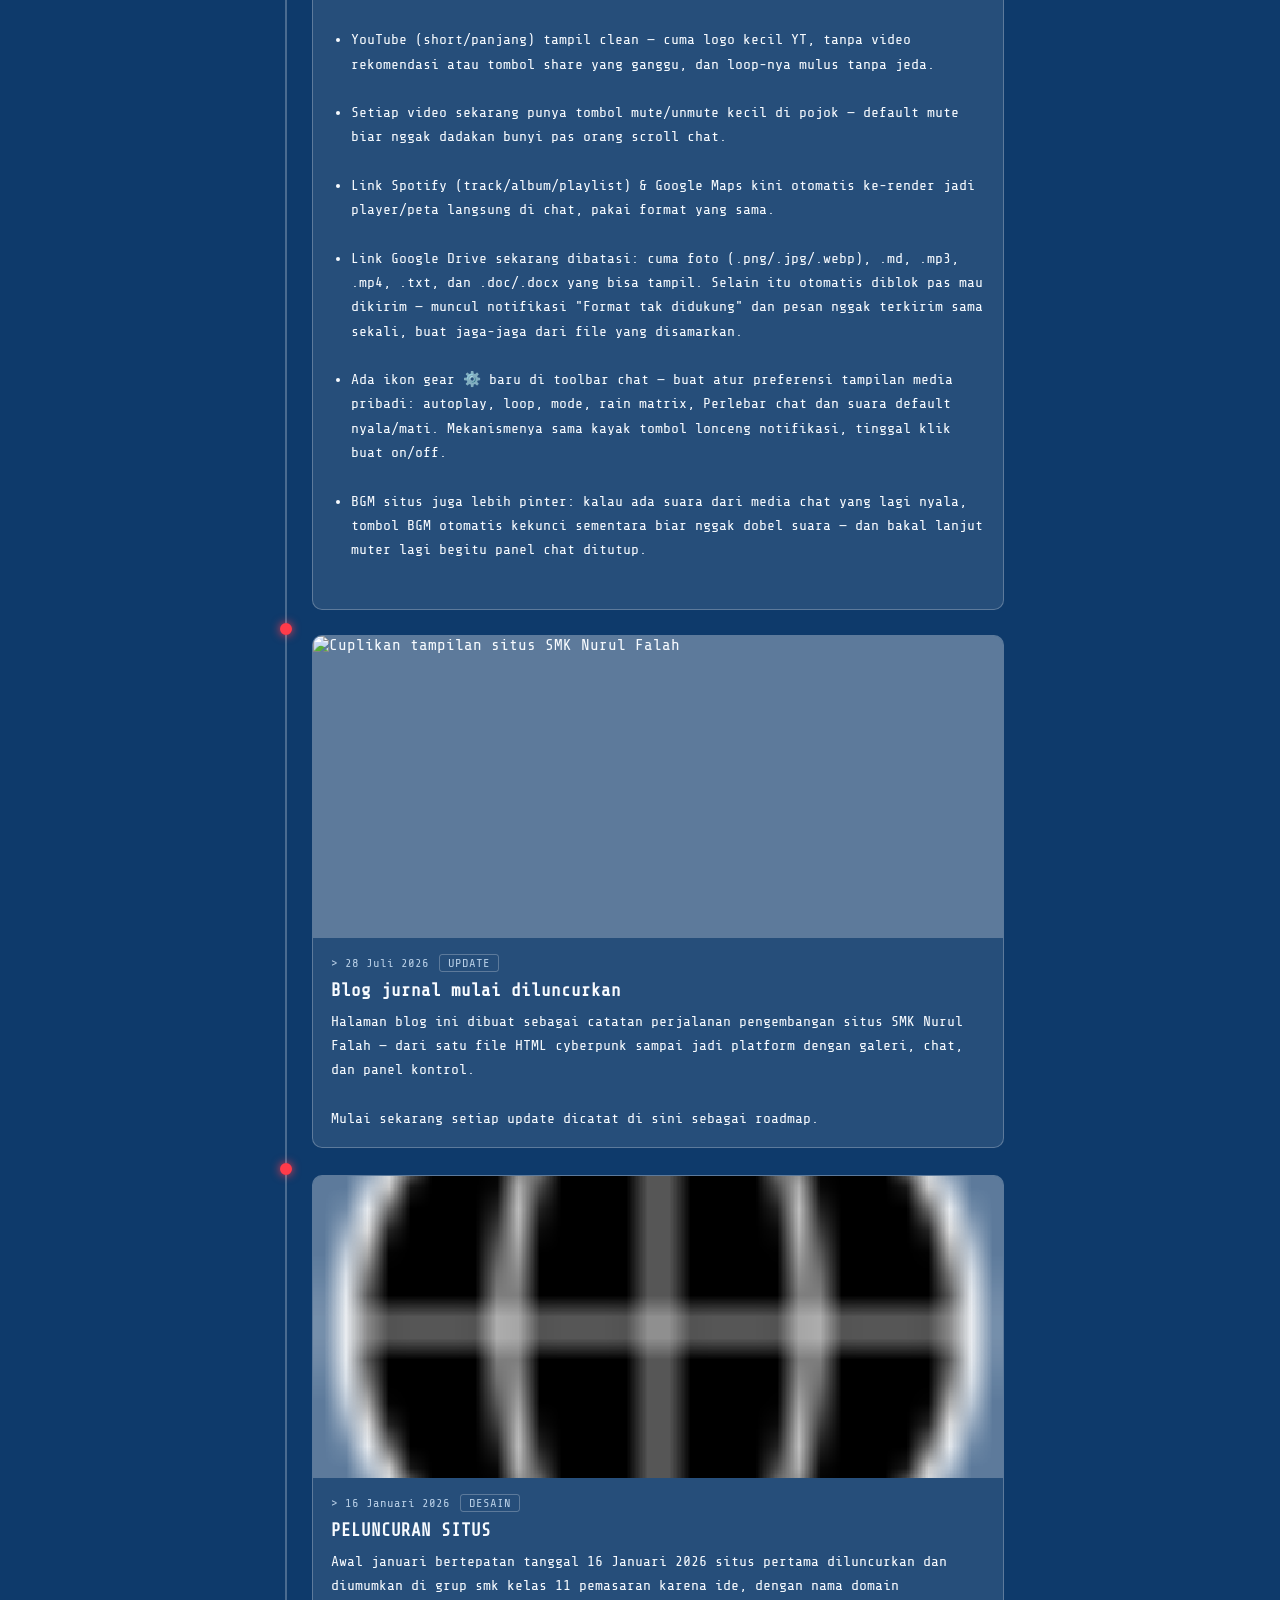
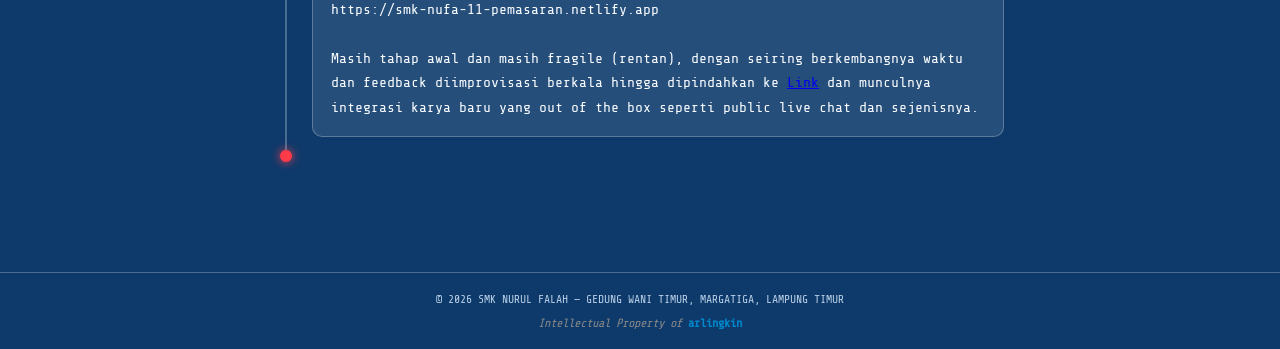
==== commit 3c693ccf: "Blog: rewrite latest update and About text in a more casual tone" ====
--- a/blog/index.html
+++ b/blog/index.html
@@ -276,18 +276,18 @@
 
         <div class="update-card about-card">
             <h2>Tentang Situs Ini</h2>
-            <p>Situs ini dikembangkan oleh solo <span class="grad-text">developer muda asal Indonesia</span>, tepatnya dari Desa Gedung Wani Timur, Kecamatan Margatiga, Kabupaten Lampung Timur, Lampung.</p>
-            <p>Seluruh proses pembuatan murni dari HP Android Xiaomi Redmi A8 Pro (3GB RAM / 32GB ROM) — tanpa PC maupun laptop. Kodenya <span class="grad-text">vanilla murni</span>, tanpa framework berat seperti Bootstrap, dengan setiap baris disusun runut dan mengikuti alur logika agar fungsinya optimal sekaligus menjaga keamanan data pengguna yang masuk.</p>
-            <p>Hasil dedikasi berbulan-bulan ini membuahkan hasil yang memuaskan: situs mampu menampung ribuan pengunjung tanpa down berkat optimasi server berkala.</p>
-            <p>Situs ini diperuntukkan sebagai portofolio bagi keluarga besar SMK Nurul Falah — dibuat dengan dedikasi, integritas, kreativitas dan pemahaman teknis coding.</p>
+            <p>Situs ini dibuat sendirian oleh <span class="grad-text">developer muda asal Indonesia</span>, tepatnya dari Desa Gedung Wani Timur, Kecamatan Margatiga, Kabupaten Lampung Timur, Lampung.</p>
+            <p>Semuanya dikerjakan dari HP Android Xiaomi Redmi A8 Pro (RAM 3GB, memori 32GB), tanpa PC atau laptop sama sekali. Kodenya <span class="grad-text">vanilla murni</span>, alias tanpa framework berat kayak Bootstrap. Tiap barisnya ditulis rapi dan berurutan supaya situs jalan ngebut dan data pengunjung tetap aman.</p>
+            <p>Hasil kerja berbulan-bulan ini nggak sia-sia: situsnya sanggup dikunjungi ribuan orang tanpa down, berkat optimasi server yang rutin dilakukan.</p>
+            <p>Situs ini dibuat sebagai portofolio untuk keluarga besar SMK Nurul Falah. Dikerjakan sepenuh hati, dengan jujur, kreatif, dan terus belajar soal coding.</p>
         </div>
 
         <div class="update-card">
             <h2>Update Terbaru</h2>
             <ul class="update-list">
-                <li>Pesan suara di /chat disamakan dengan beranda, dan rekaman yang sudah jadi punya slider putar di kolom tulis.</li>
-                <li>Animasi pemutaran suara lebih mulus, baik saat preview maupun setelah terkirim.</li>
-                <li>Bubble di /chat menampilkan email pengirim; tombol seting dan perlebar panel menyala dengan glow saat aktif.</li>
+                <li>Pesan suara di /chat sekarang sama kayak di beranda, dan hasil rekaman bisa didengerin ulang lewat slider sebelum dikirim.</li>
+                <li>Animasi pas suara diputar lebih mulus, baik waktu preview maupun setelah terkirim.</li>
+                <li>Bubble di /chat nampilin email pengirim, dan tombol seting serta perlebar panel nyala dengan glow kalau lagi aktif.</li>
                 <li>Halaman /chat bisa tampil terang atau gelap, dan ukuran tulisan serta video/peta di dalam pesan bisa diatur sendiri lewat ikon roda gigi.</li>
                 <li>Pesan berurutan menurut waktu kirim, diberi pemisah tanggal, dan punya foto profil kecil agar mudah dikenali.</li>
                 <li>Pesan milikmu bisa diubah atau dihapus kapan saja, dan cara menulisnya disamakan dengan Global Live Chat.</li>
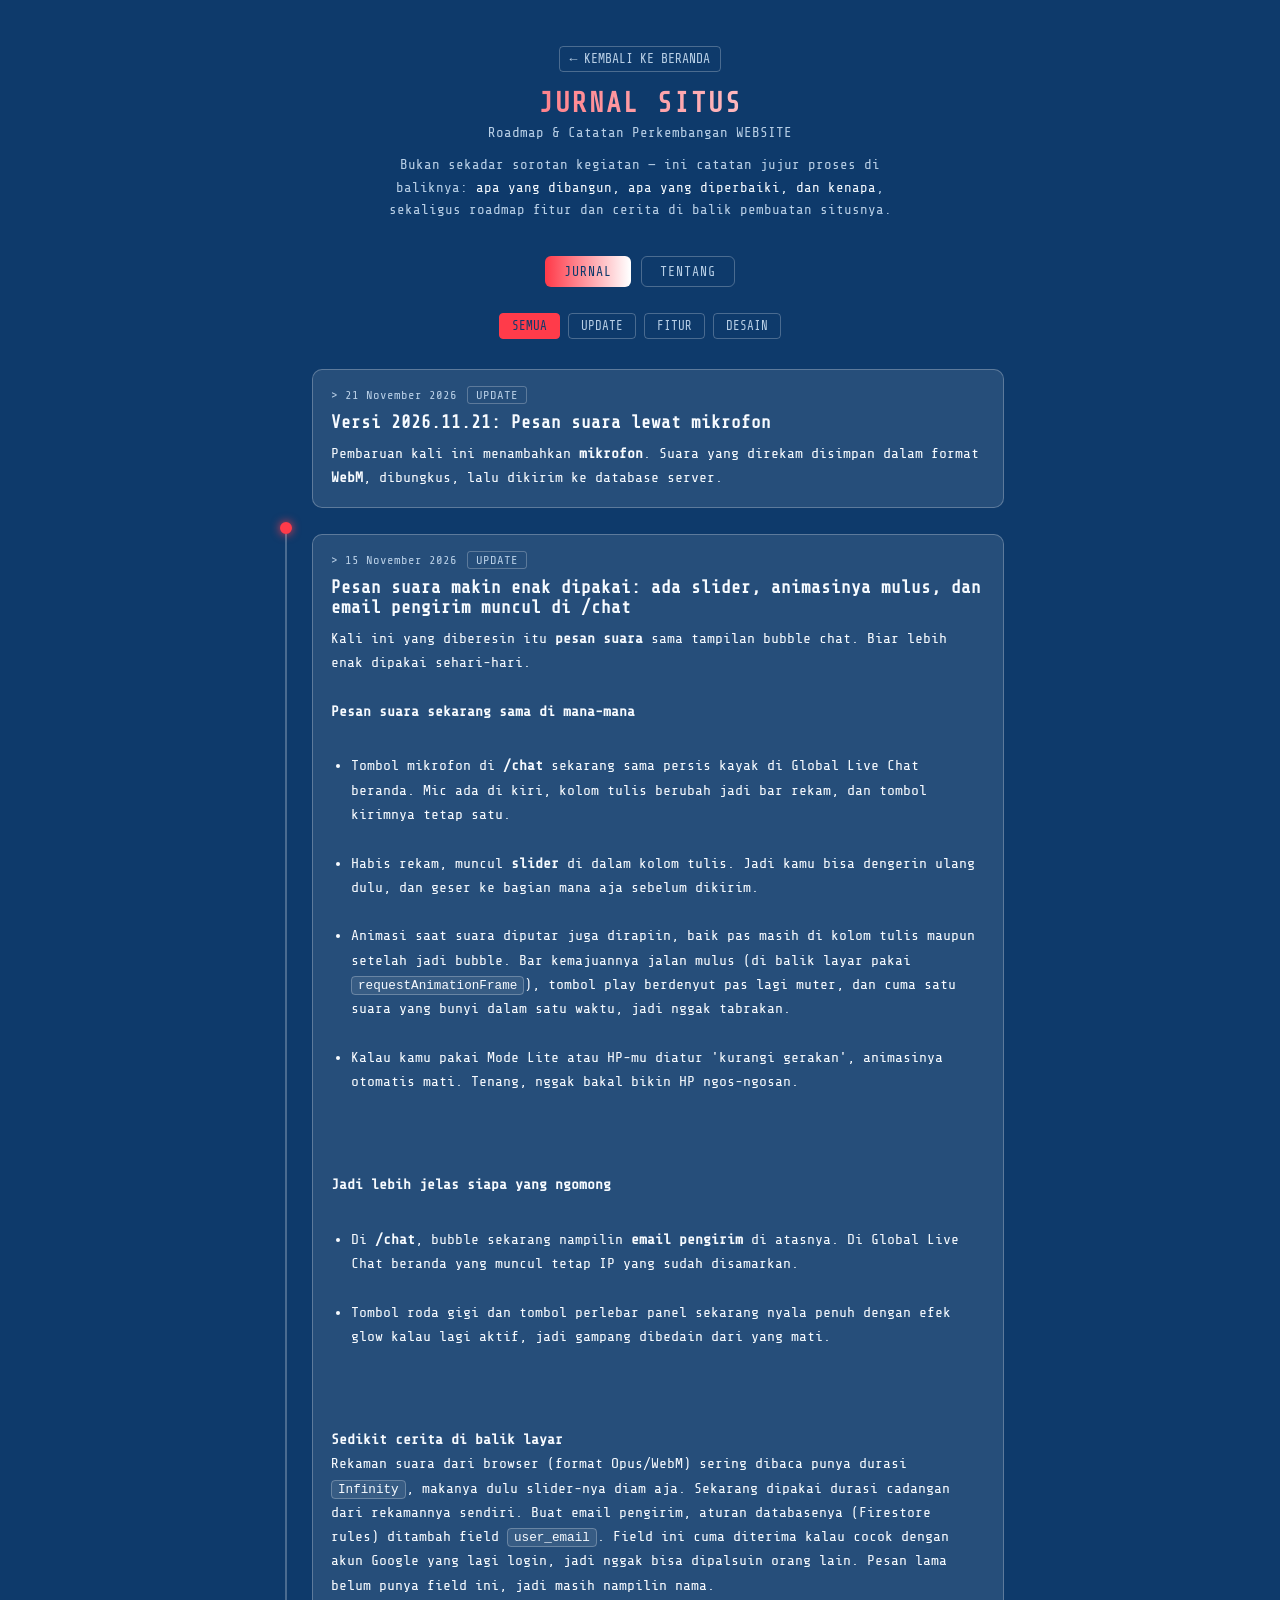
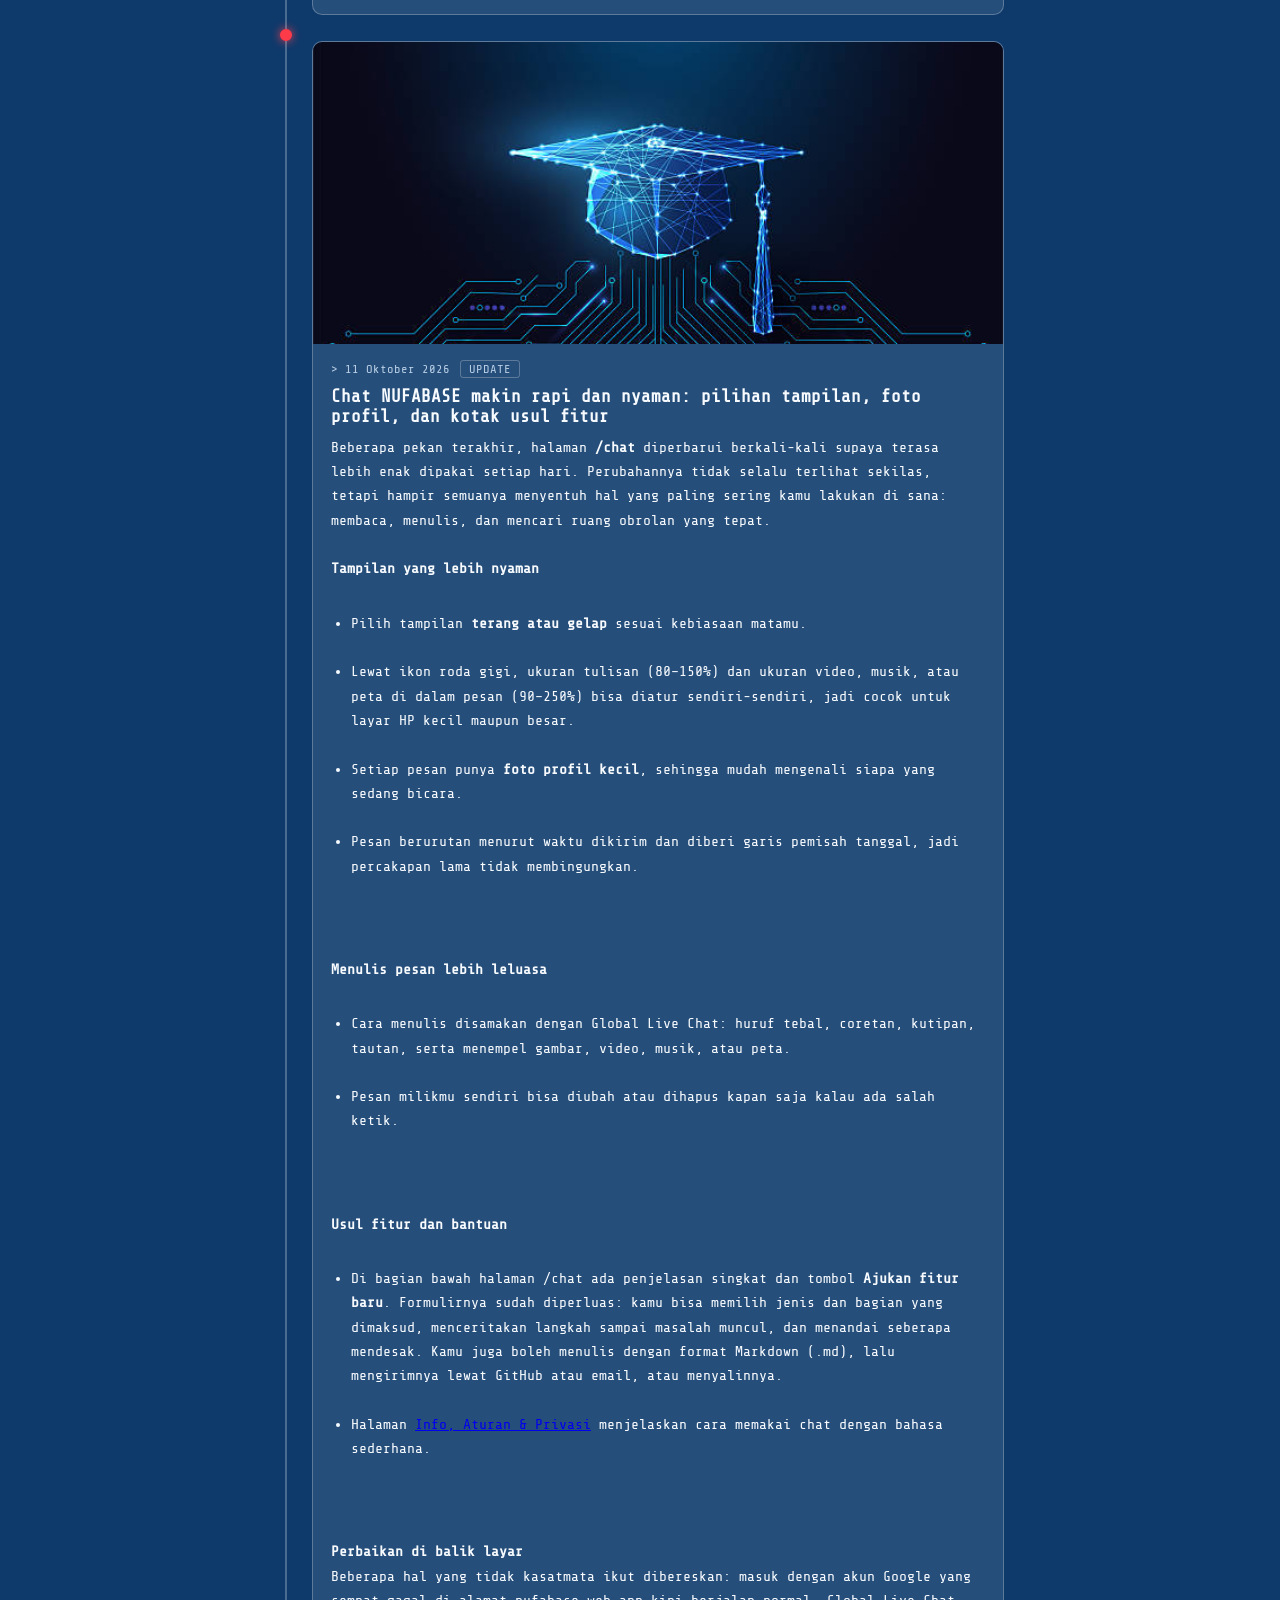
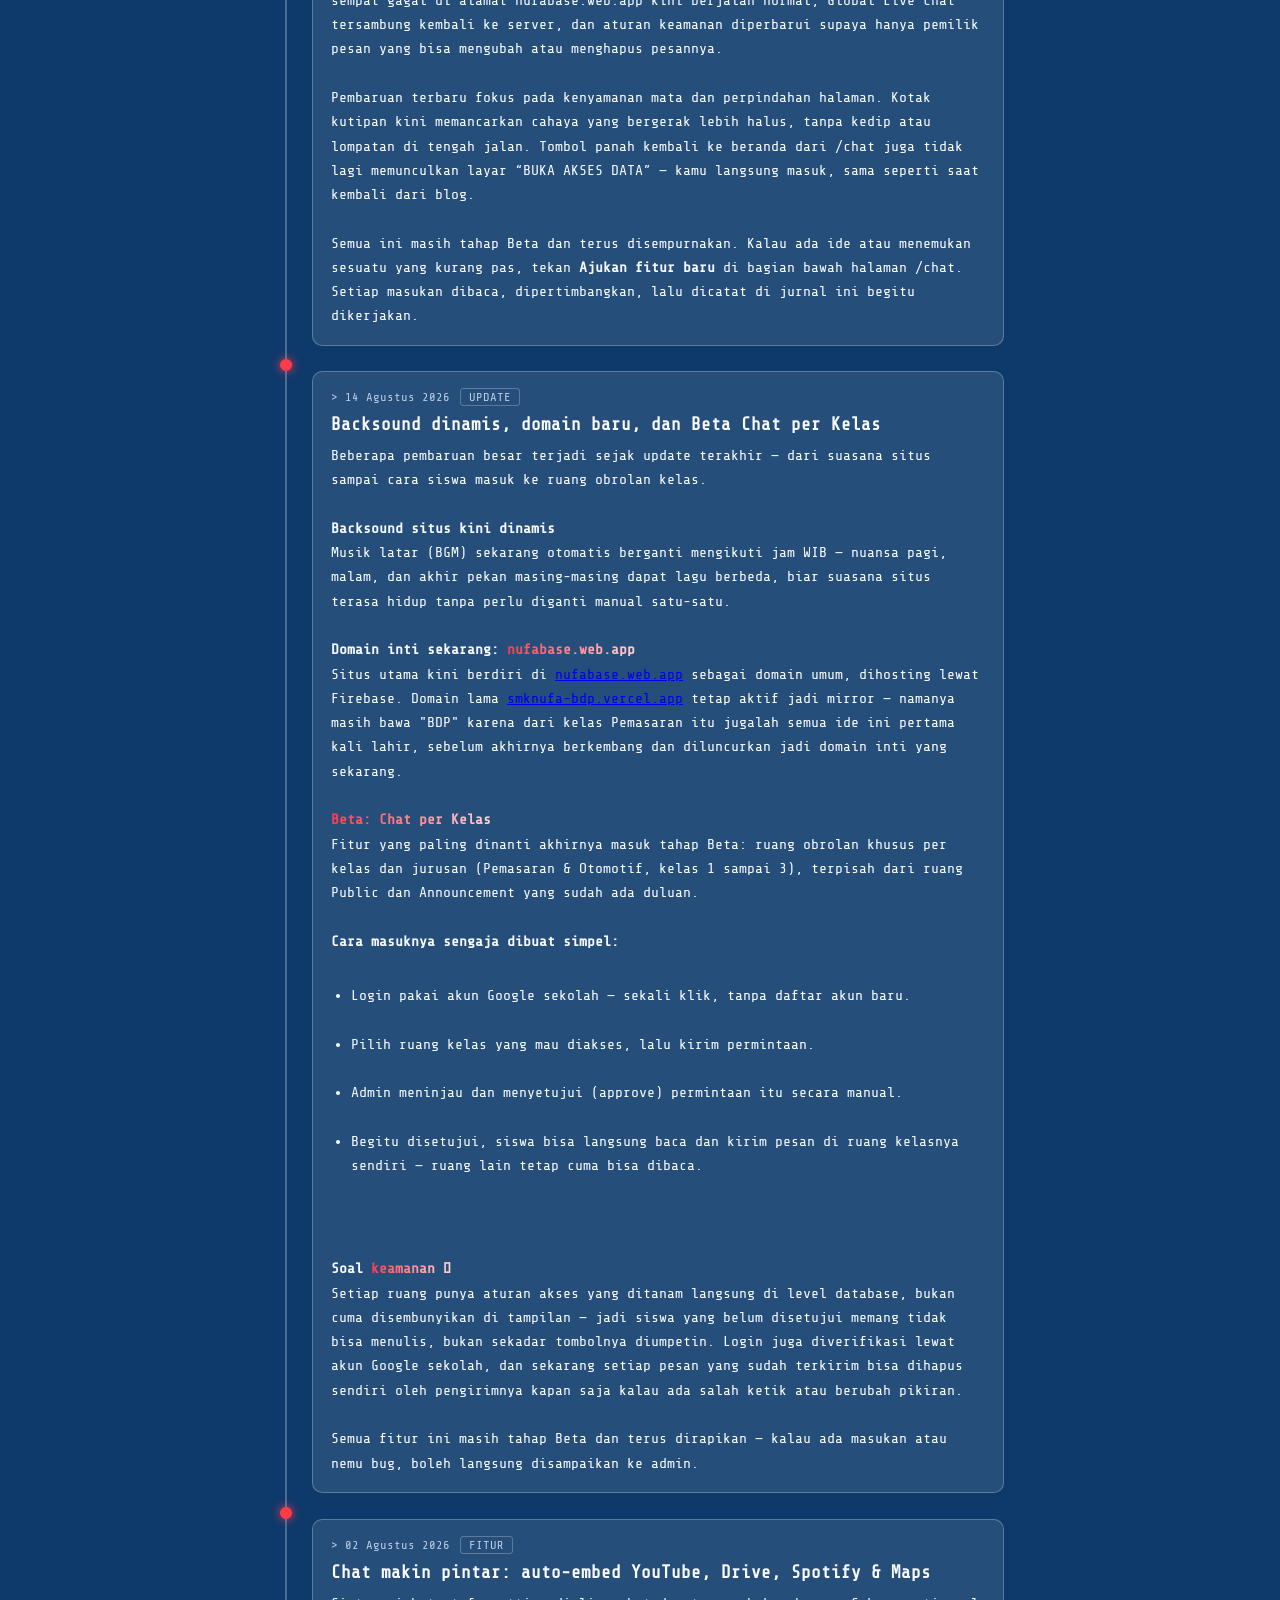
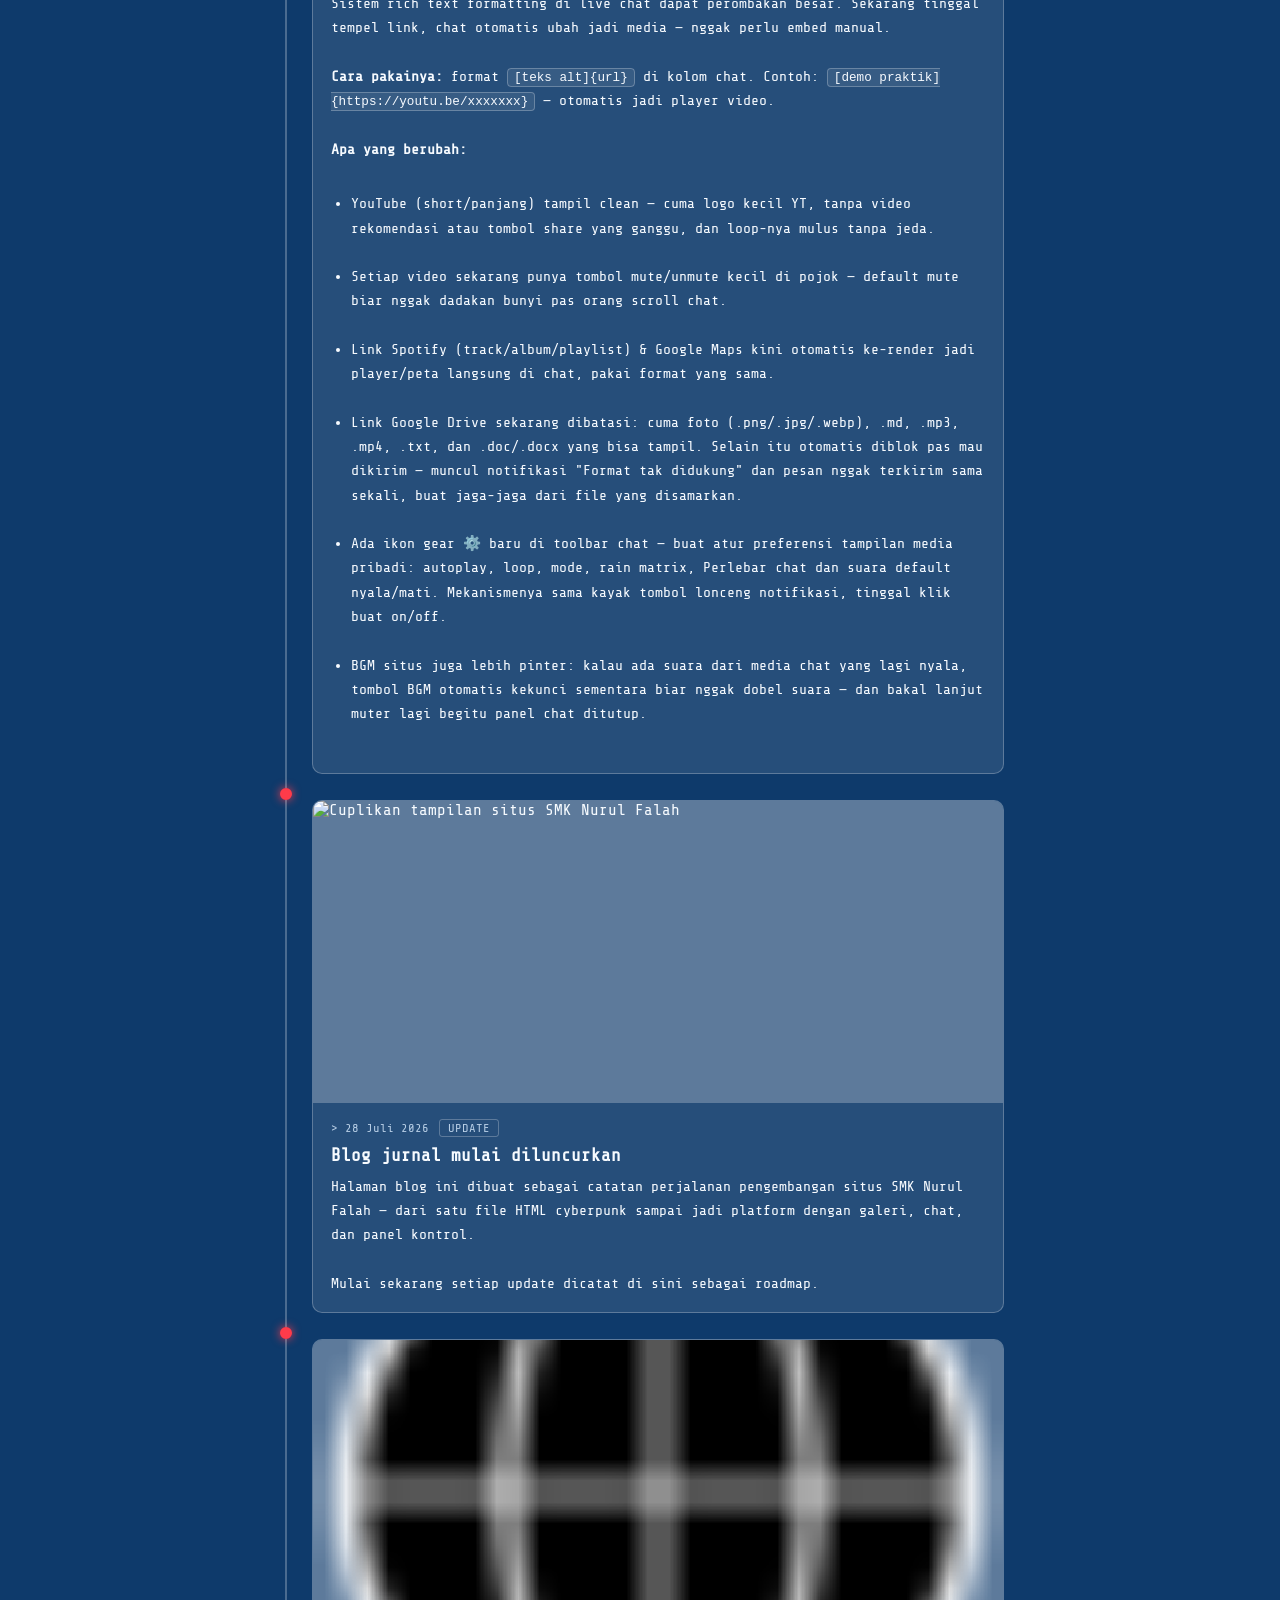
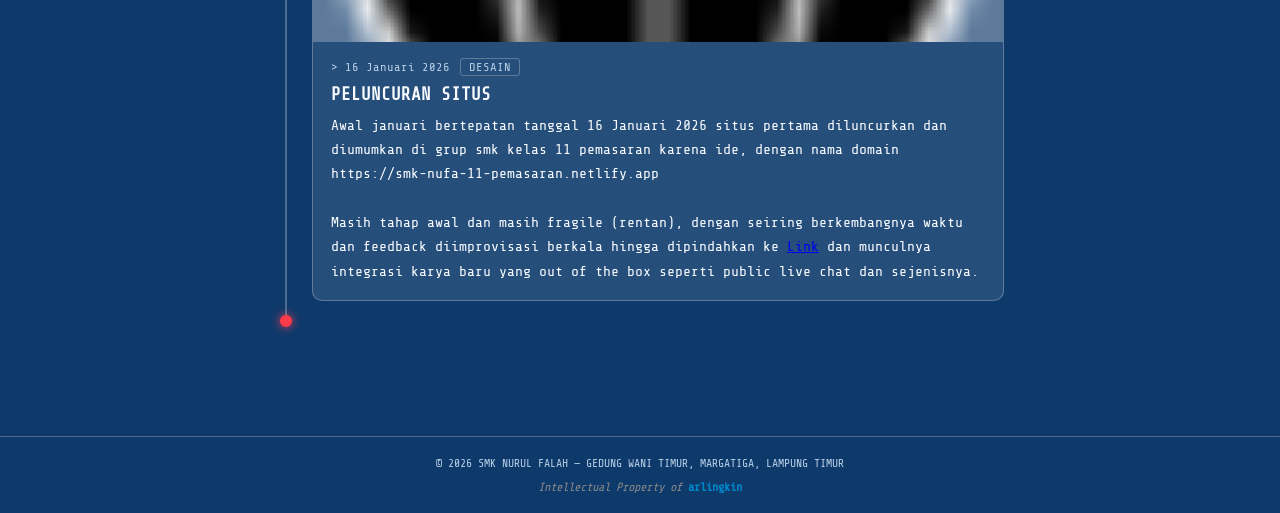
==== commit 7f1ca03e: "docs(blog): add mic (WebM) update entry, version 2026.11.21" ====
--- a/blog/index.html
+++ b/blog/index.html
@@ -14,7 +14,14 @@
 <meta property="og:type" content="website" />
 <meta property="og:title" content="JURNAL - SMK NURUL FALAH" />
 <meta property="og:description" content="Jurnal perkembangan situs SMK Nurul Falah: roadmap fitur, catatan update, dan cerita di balik pembuatannya." />
-<meta property="og:image" content="https://raw.githubusercontent.com/smknufagwt/SMKNUFAGWT/main/appcover.jpg" />
+<meta property="og:image" content="https://nufabase.web.app/images/og-blog.jpg" />
+<meta property="og:image:width" content="1200" />
+<meta property="og:image:height" content="630" />
+<meta property="og:image:type" content="image/jpeg" />
+<meta property="og:url" content="https://nufabase.web.app/blog" />
+<meta name="twitter:card" content="summary_large_image" />
+<meta name="twitter:title" content="JURNAL - SMK NURUL FALAH" />
+<meta name="twitter:image" content="https://nufabase.web.app/images/og-blog.jpg" />
 
 <link rel="icon" type="image/svg+xml" href="data:image/svg+xml,%3Csvg%20xmlns='http://www.w3.org/2000/svg'%20viewBox='0%200%20100%20100'%3E%3Ccircle%20cx='50'%20cy='50'%20r='45'%20fill='black'%20stroke='white'%20stroke-width='4'/%3E%3Cline%20x1='5'%20y1='50'%20x2='95'%20y2='50'%20stroke='white'%20stroke-width='2'/%3E%3Cline%20x1='50'%20y1='5'%20x2='50'%20y2='95'%20stroke='white'%20stroke-width='2'/%3E%3C/svg%3E">
 
@@ -285,6 +292,7 @@
         <div class="update-card">
             <h2>Update Terbaru</h2>
             <ul class="update-list">
+                <li><b>Versi 2026.11.21:</b> Ditambahkan mikrofon. Suara direkam dalam format WebM, dibungkus, lalu dikirim ke database server.</li>
                 <li>Pesan suara di /chat sekarang sama kayak di beranda, dan hasil rekaman bisa didengerin ulang lewat slider sebelum dikirim.</li>
                 <li>Animasi pas suara diputar lebih mulus, baik waktu preview maupun setelah terkirim.</li>
                 <li>Bubble di /chat nampilin email pengirim, dan tombol seting serta perlebar panel nyala dengan glow kalau lagi aktif.</li>
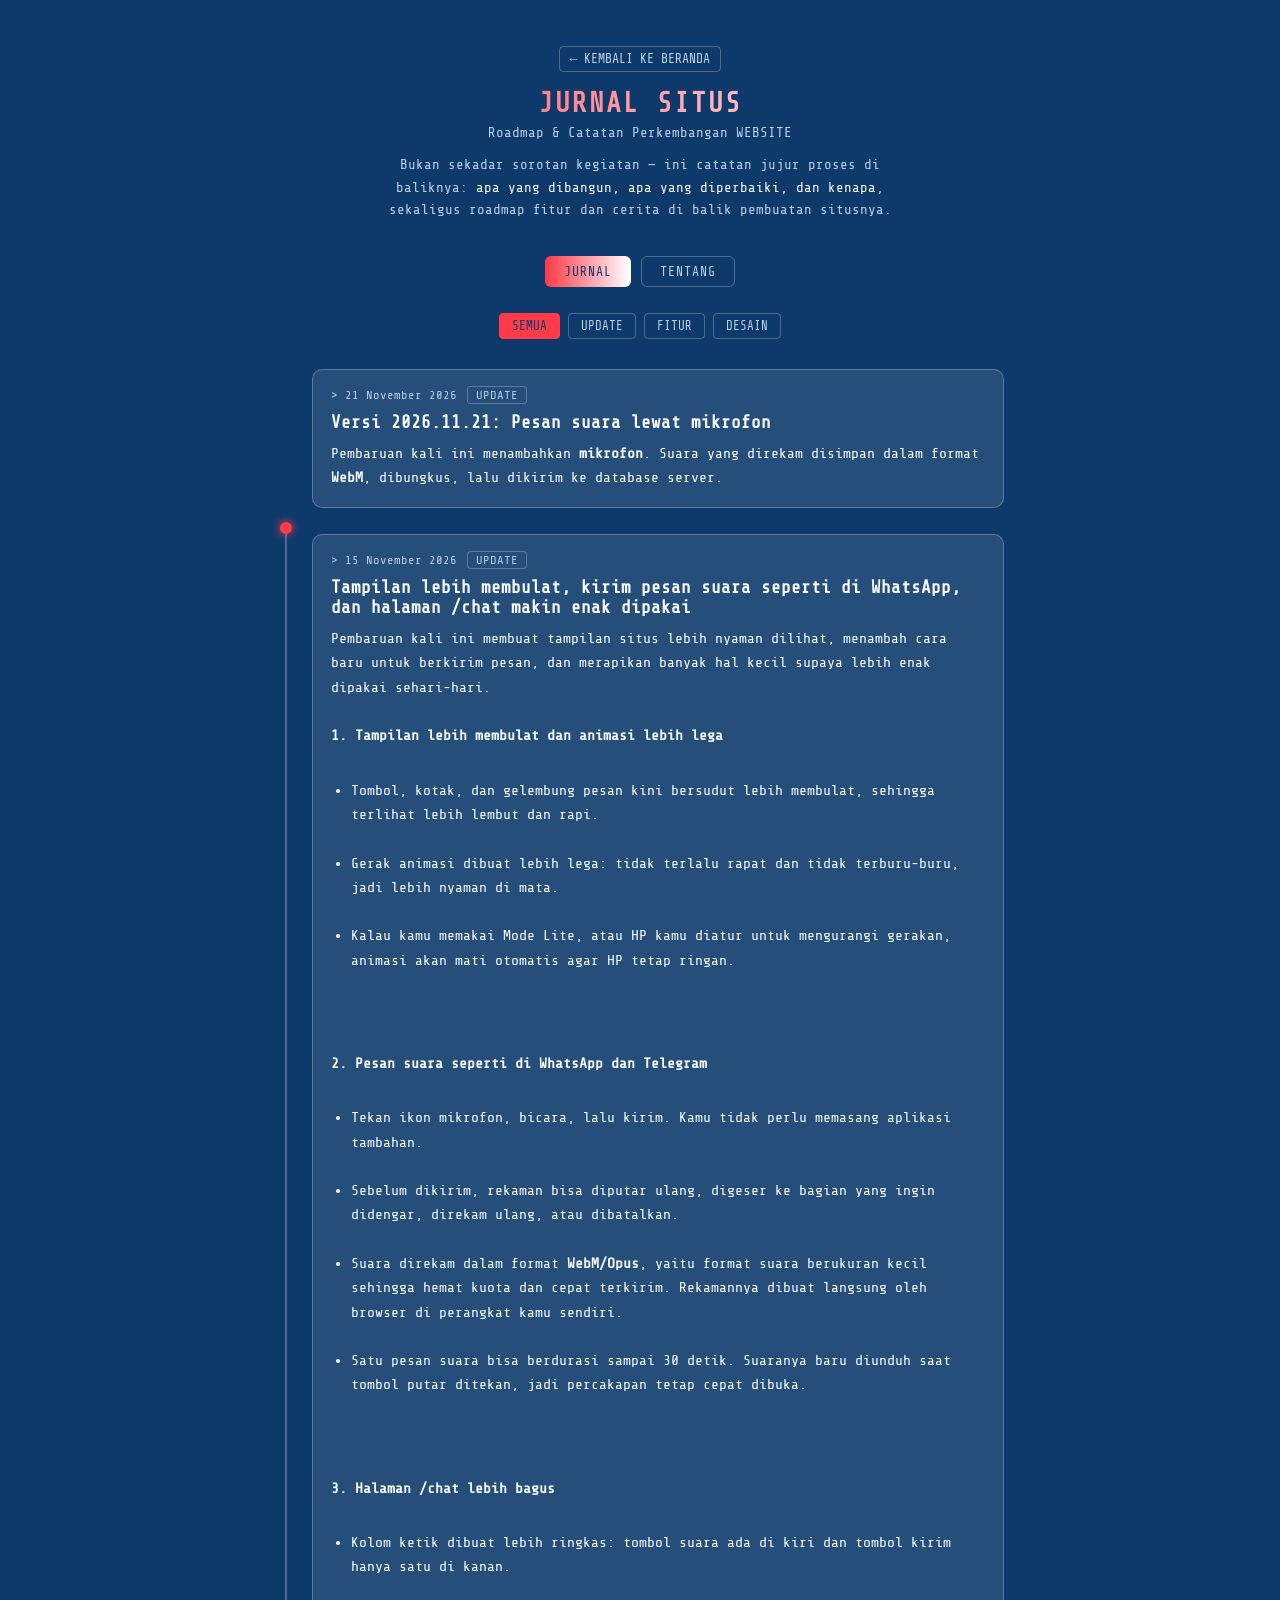
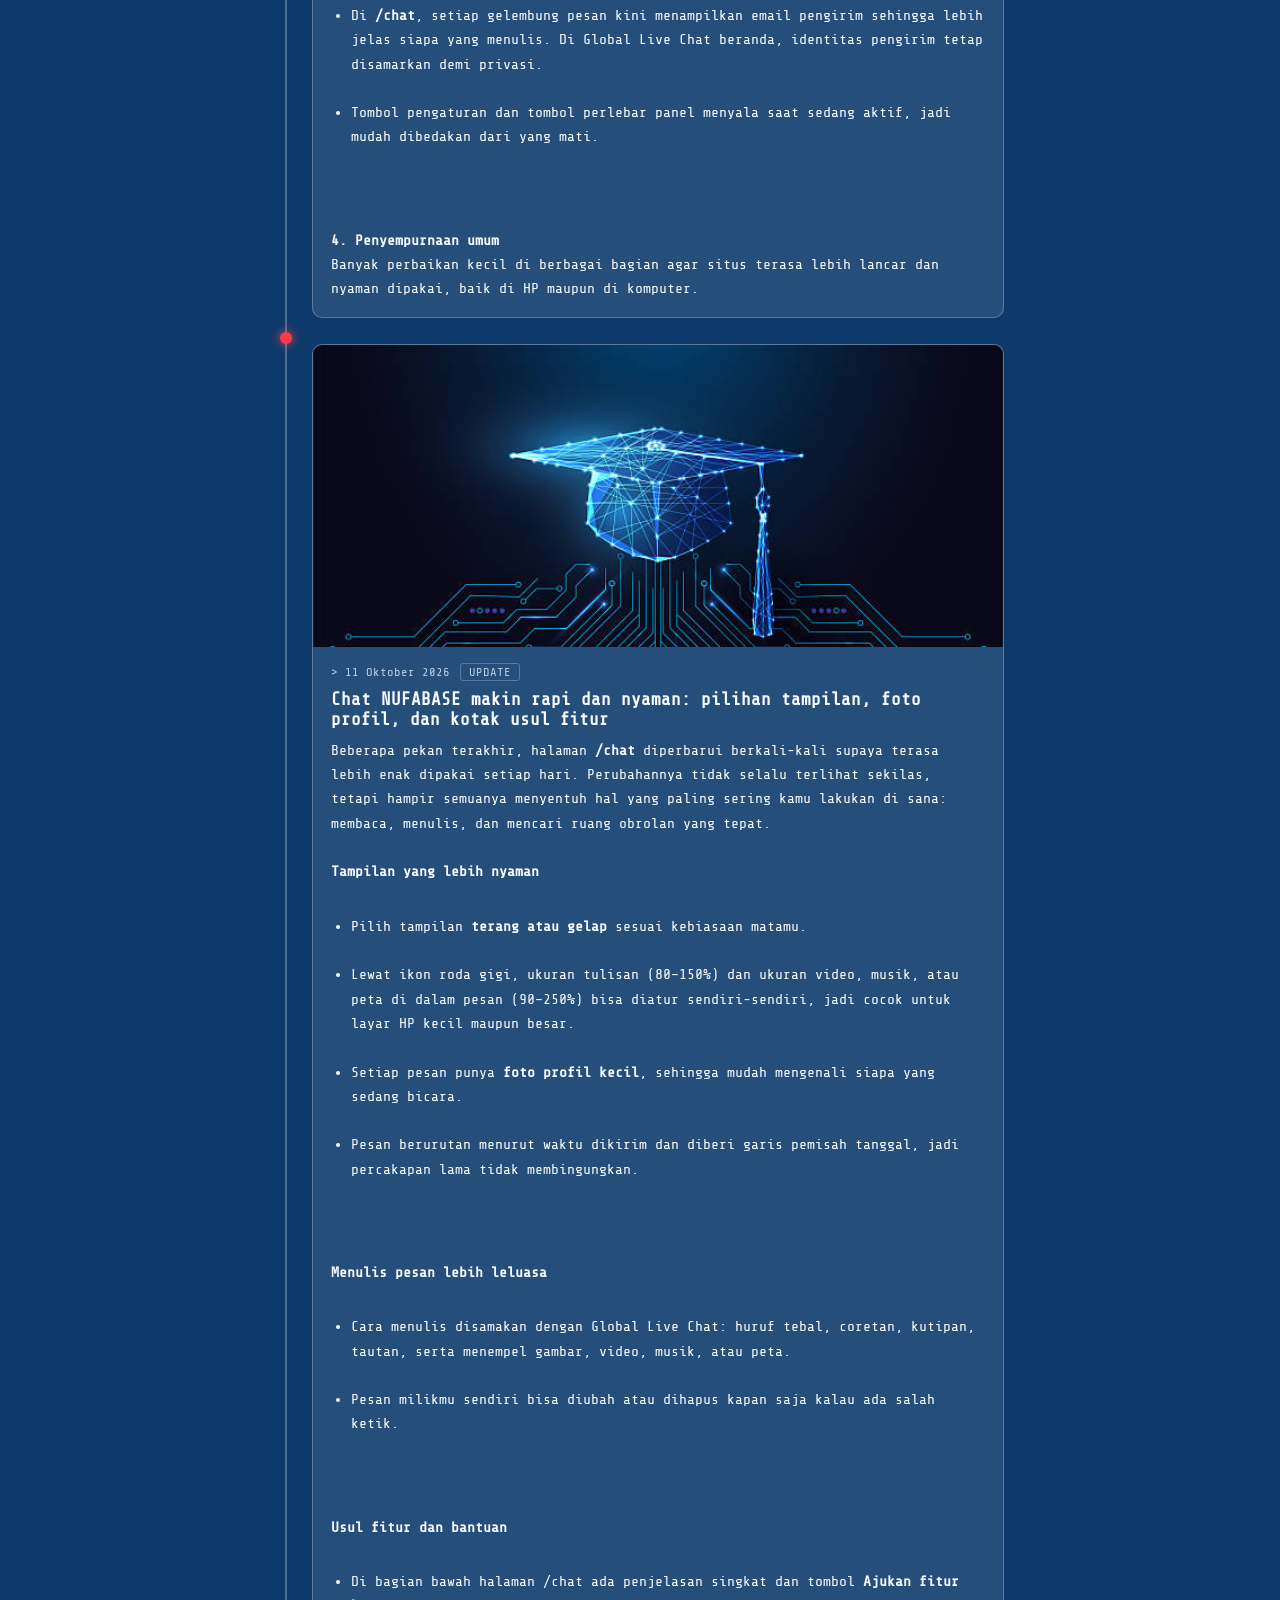
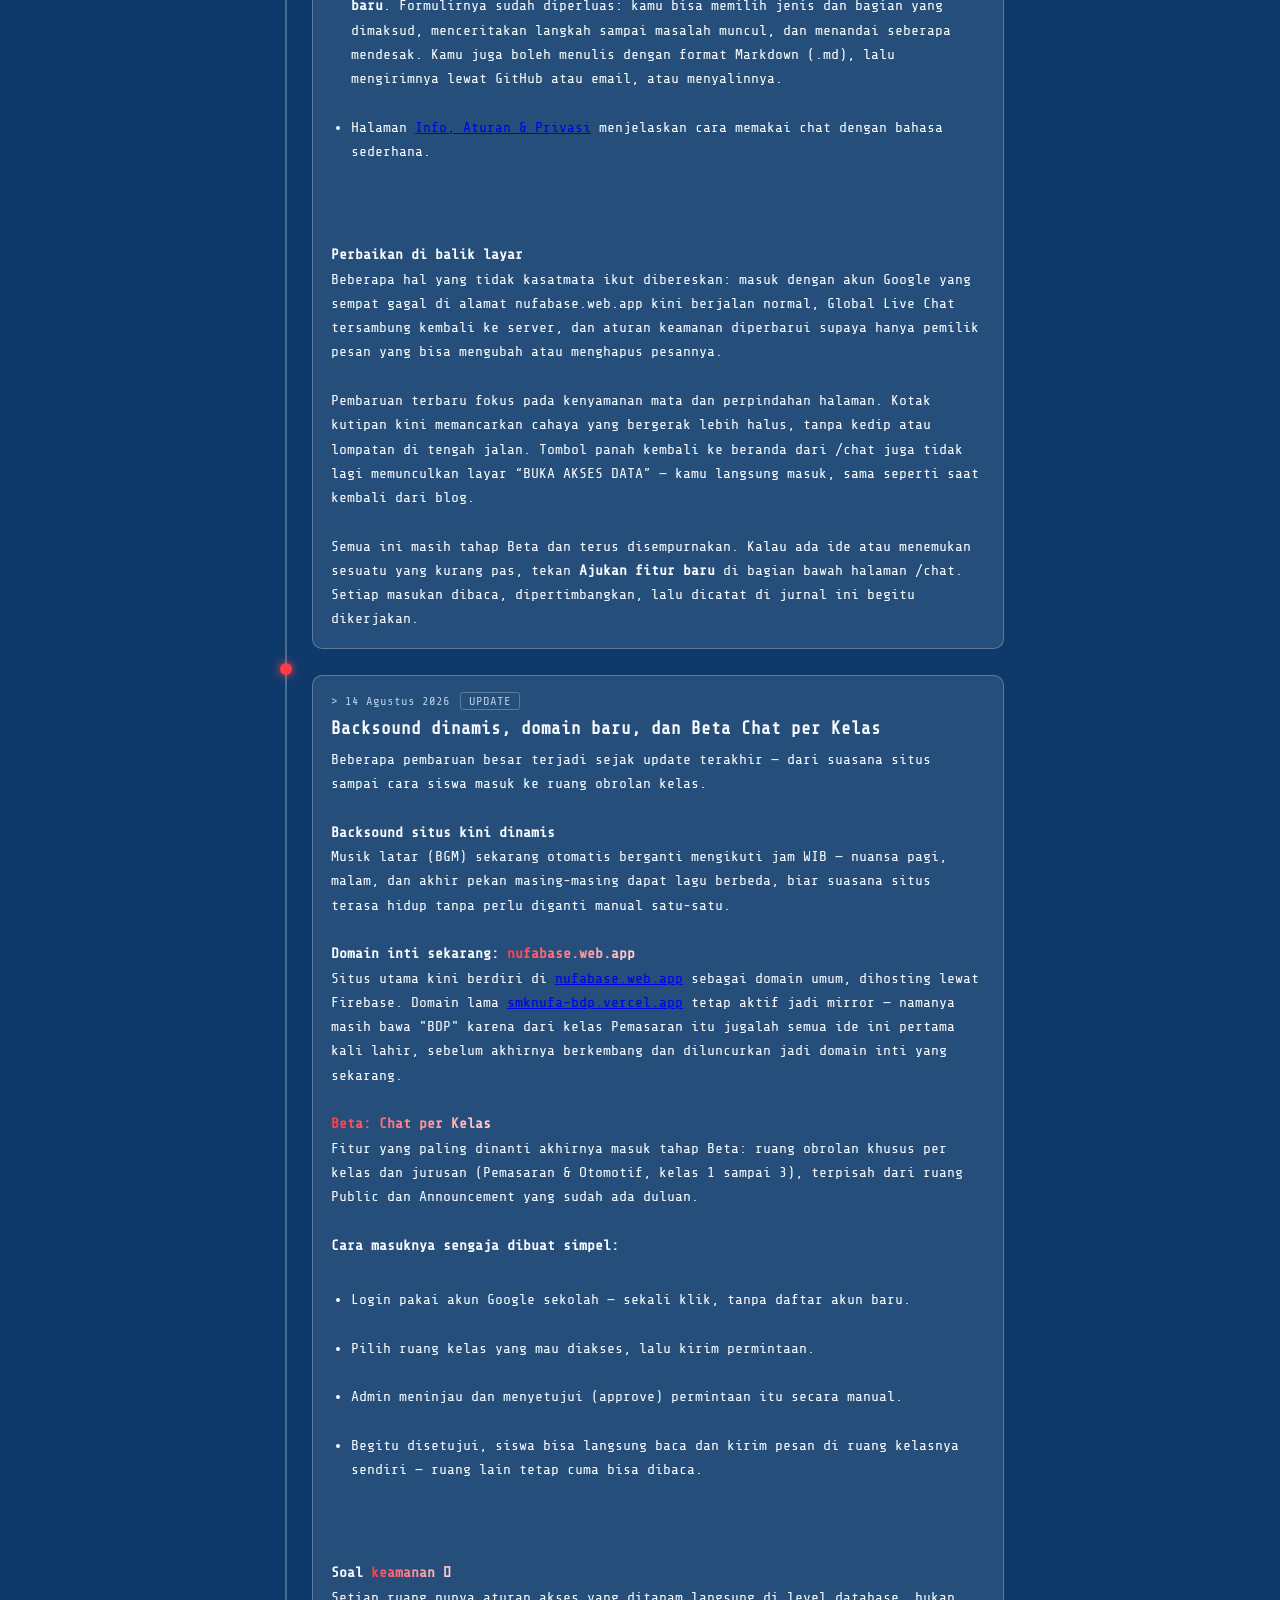
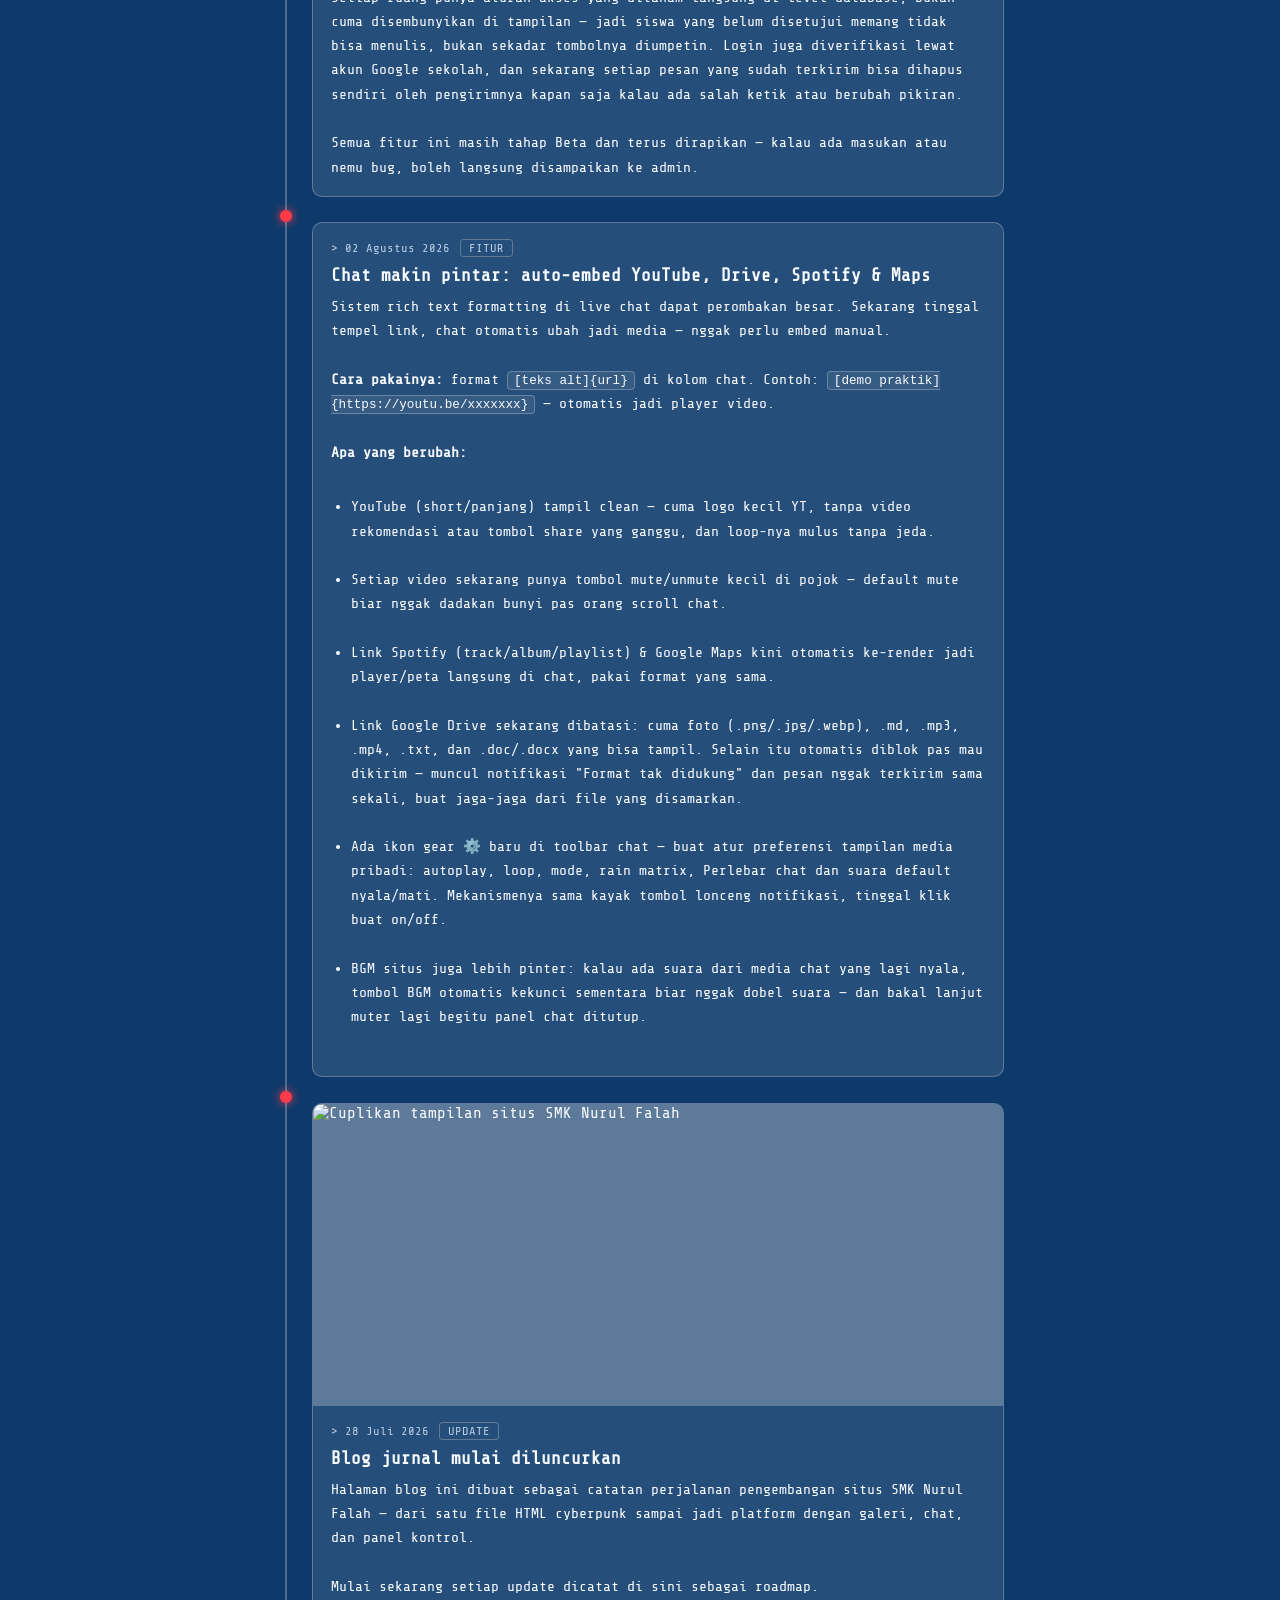
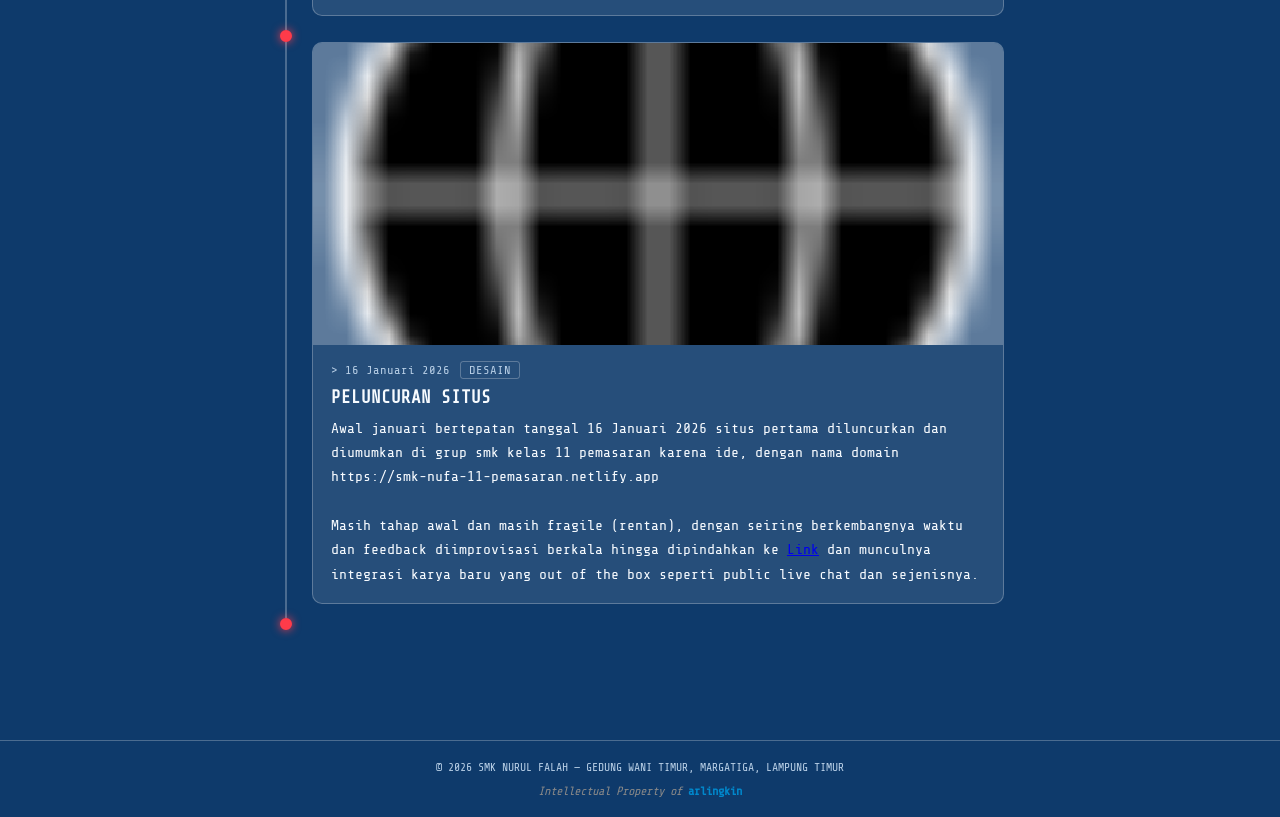
==== commit 11bb2ff2: "Sync nufabase features to main (keep BDP domain, subtitle, materi, heading)" ====
--- a/blog/index.html
+++ b/blog/index.html
@@ -6,7 +6,7 @@
 <title>JURNAL - Perkembangan Situs</title>
 <meta name="description" content="Jurnal perkembangan situs SMK Nurul Falah: roadmap fitur, catatan update, dan cerita di balik pembuatannya oleh developer muda asal Lampung Timur.">
 <meta name="robots" content="index, follow">
-<link rel="canonical" href="https://nufabase.web.app/blog">
+<link rel="canonical" href="https://smknufa-bdp.vercel.app/blog">
 <meta name="color-scheme" content="light dark">
 <meta name="theme-color" content="#0a0607" media="(prefers-color-scheme: dark)">
 <meta name="theme-color" content="#0e3a6b" media="(prefers-color-scheme: light)">
@@ -14,14 +14,14 @@
 <meta property="og:type" content="website" />
 <meta property="og:title" content="JURNAL - SMK NURUL FALAH" />
 <meta property="og:description" content="Jurnal perkembangan situs SMK Nurul Falah: roadmap fitur, catatan update, dan cerita di balik pembuatannya." />
-<meta property="og:image" content="https://nufabase.web.app/images/og-blog.jpg" />
+<meta property="og:image" content="https://smknufa-bdp.vercel.app/images/og-blog.jpg" />
 <meta property="og:image:width" content="1200" />
 <meta property="og:image:height" content="630" />
 <meta property="og:image:type" content="image/jpeg" />
-<meta property="og:url" content="https://nufabase.web.app/blog" />
+<meta property="og:url" content="https://smknufa-bdp.vercel.app/blog" />
 <meta name="twitter:card" content="summary_large_image" />
 <meta name="twitter:title" content="JURNAL - SMK NURUL FALAH" />
-<meta name="twitter:image" content="https://nufabase.web.app/images/og-blog.jpg" />
+<meta name="twitter:image" content="https://smknufa-bdp.vercel.app/images/og-blog.jpg" />
 
 <link rel="icon" type="image/svg+xml" href="data:image/svg+xml,%3Csvg%20xmlns='http://www.w3.org/2000/svg'%20viewBox='0%200%20100%20100'%3E%3Ccircle%20cx='50'%20cy='50'%20r='45'%20fill='black'%20stroke='white'%20stroke-width='4'/%3E%3Cline%20x1='5'%20y1='50'%20x2='95'%20y2='50'%20stroke='white'%20stroke-width='2'/%3E%3Cline%20x1='50'%20y1='5'%20x2='50'%20y2='95'%20stroke='white'%20stroke-width='2'/%3E%3C/svg%3E">
 
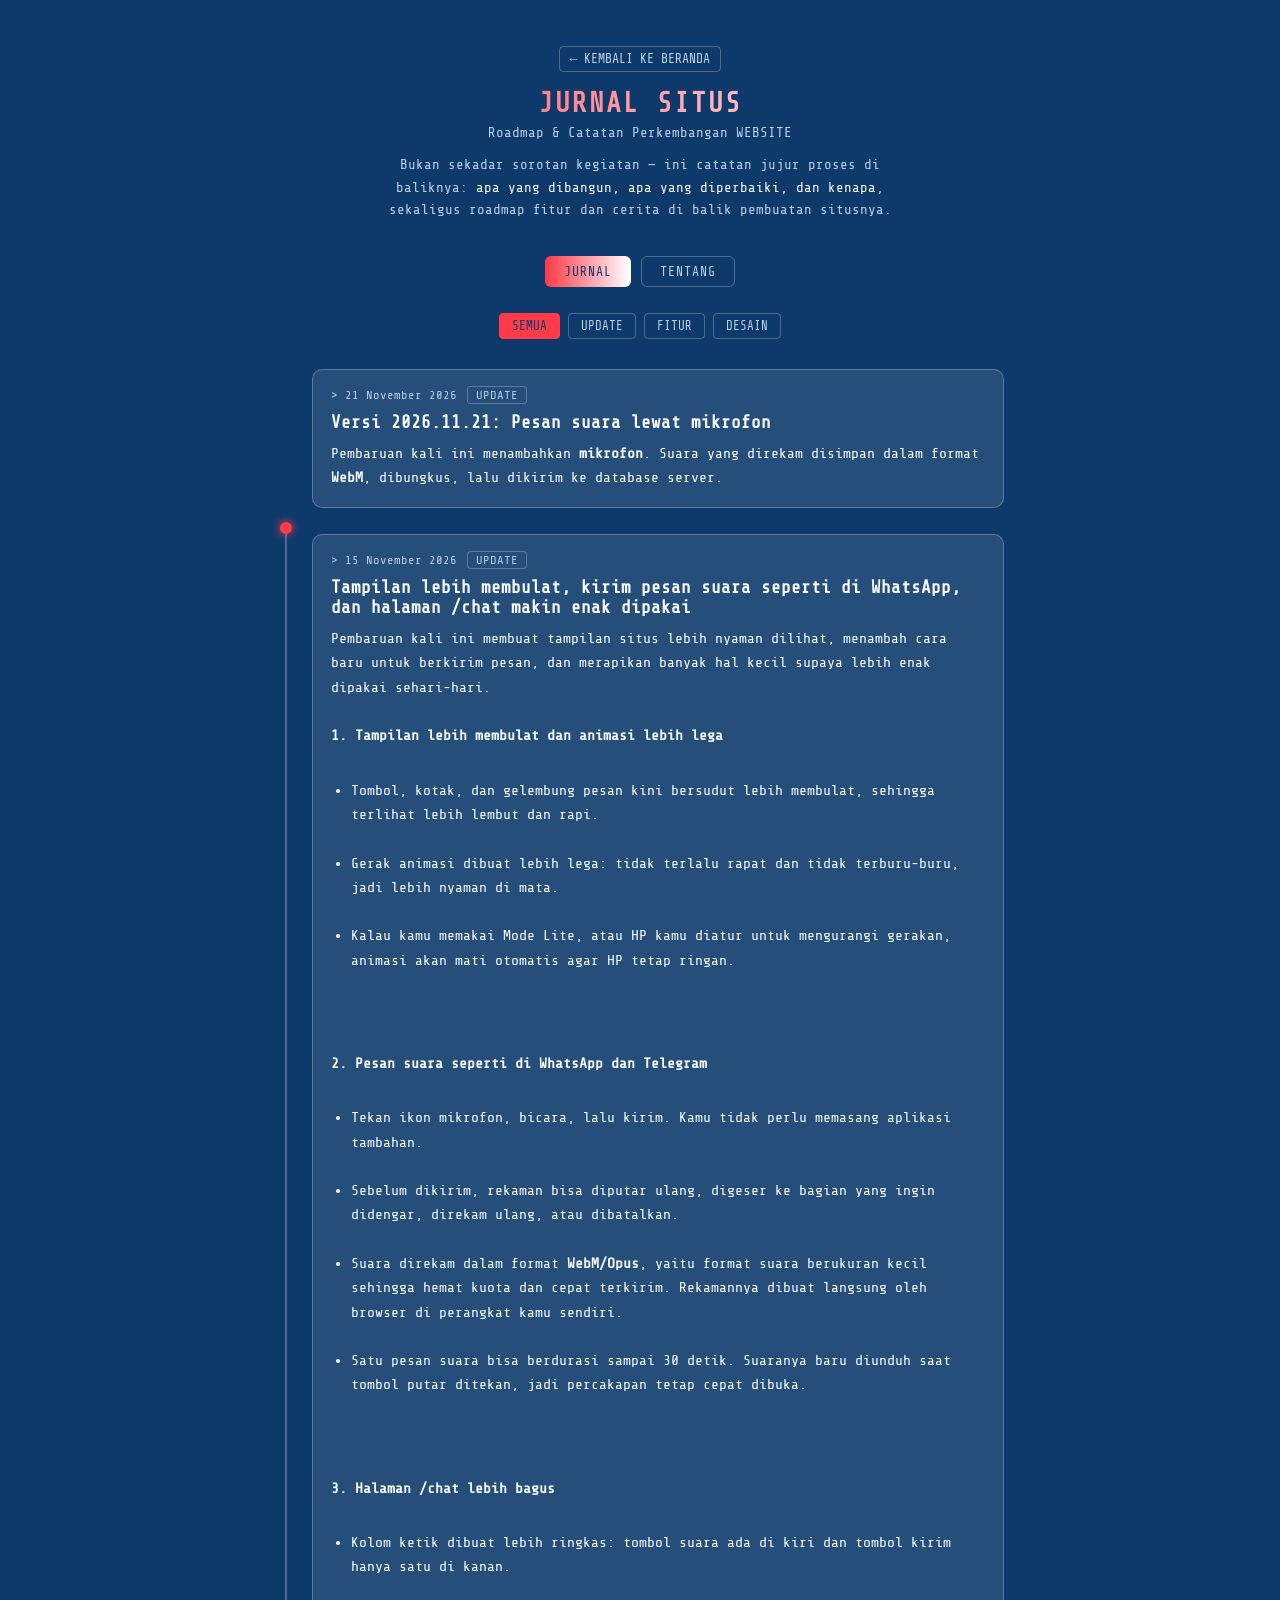
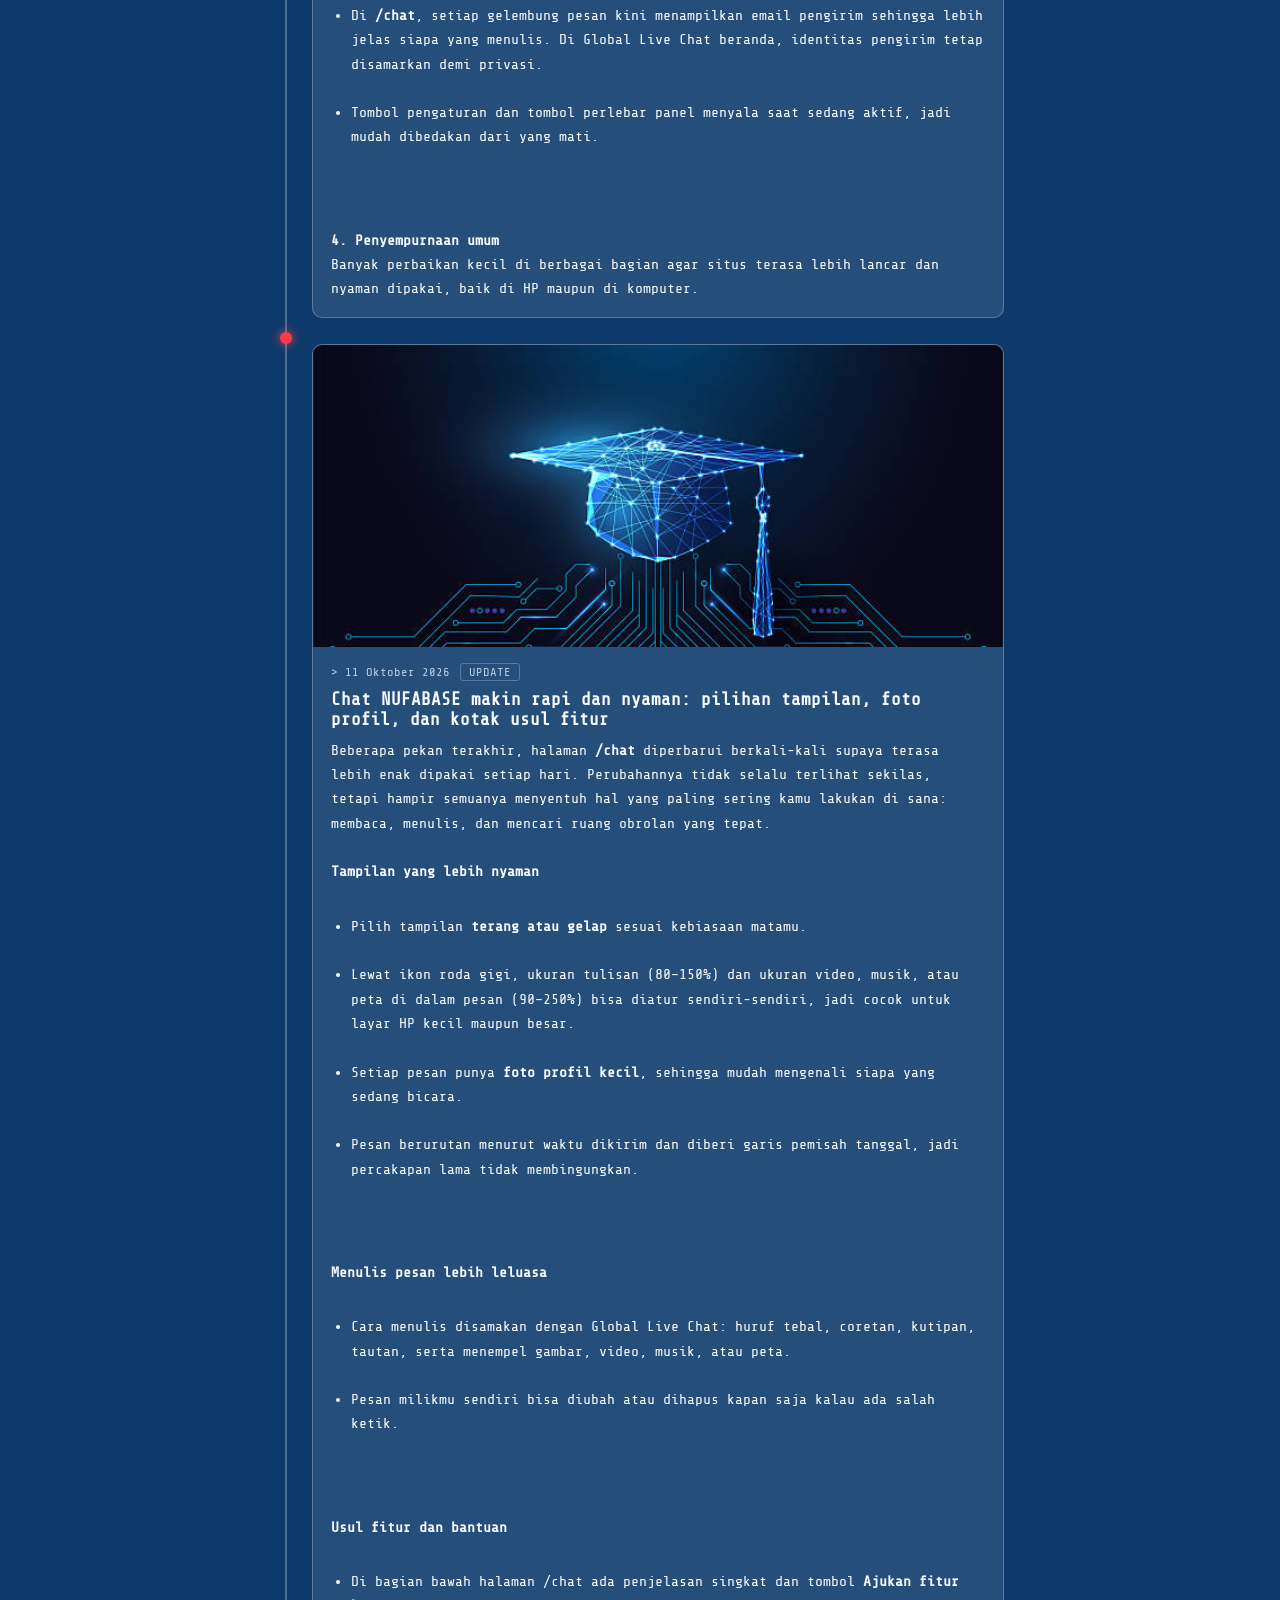
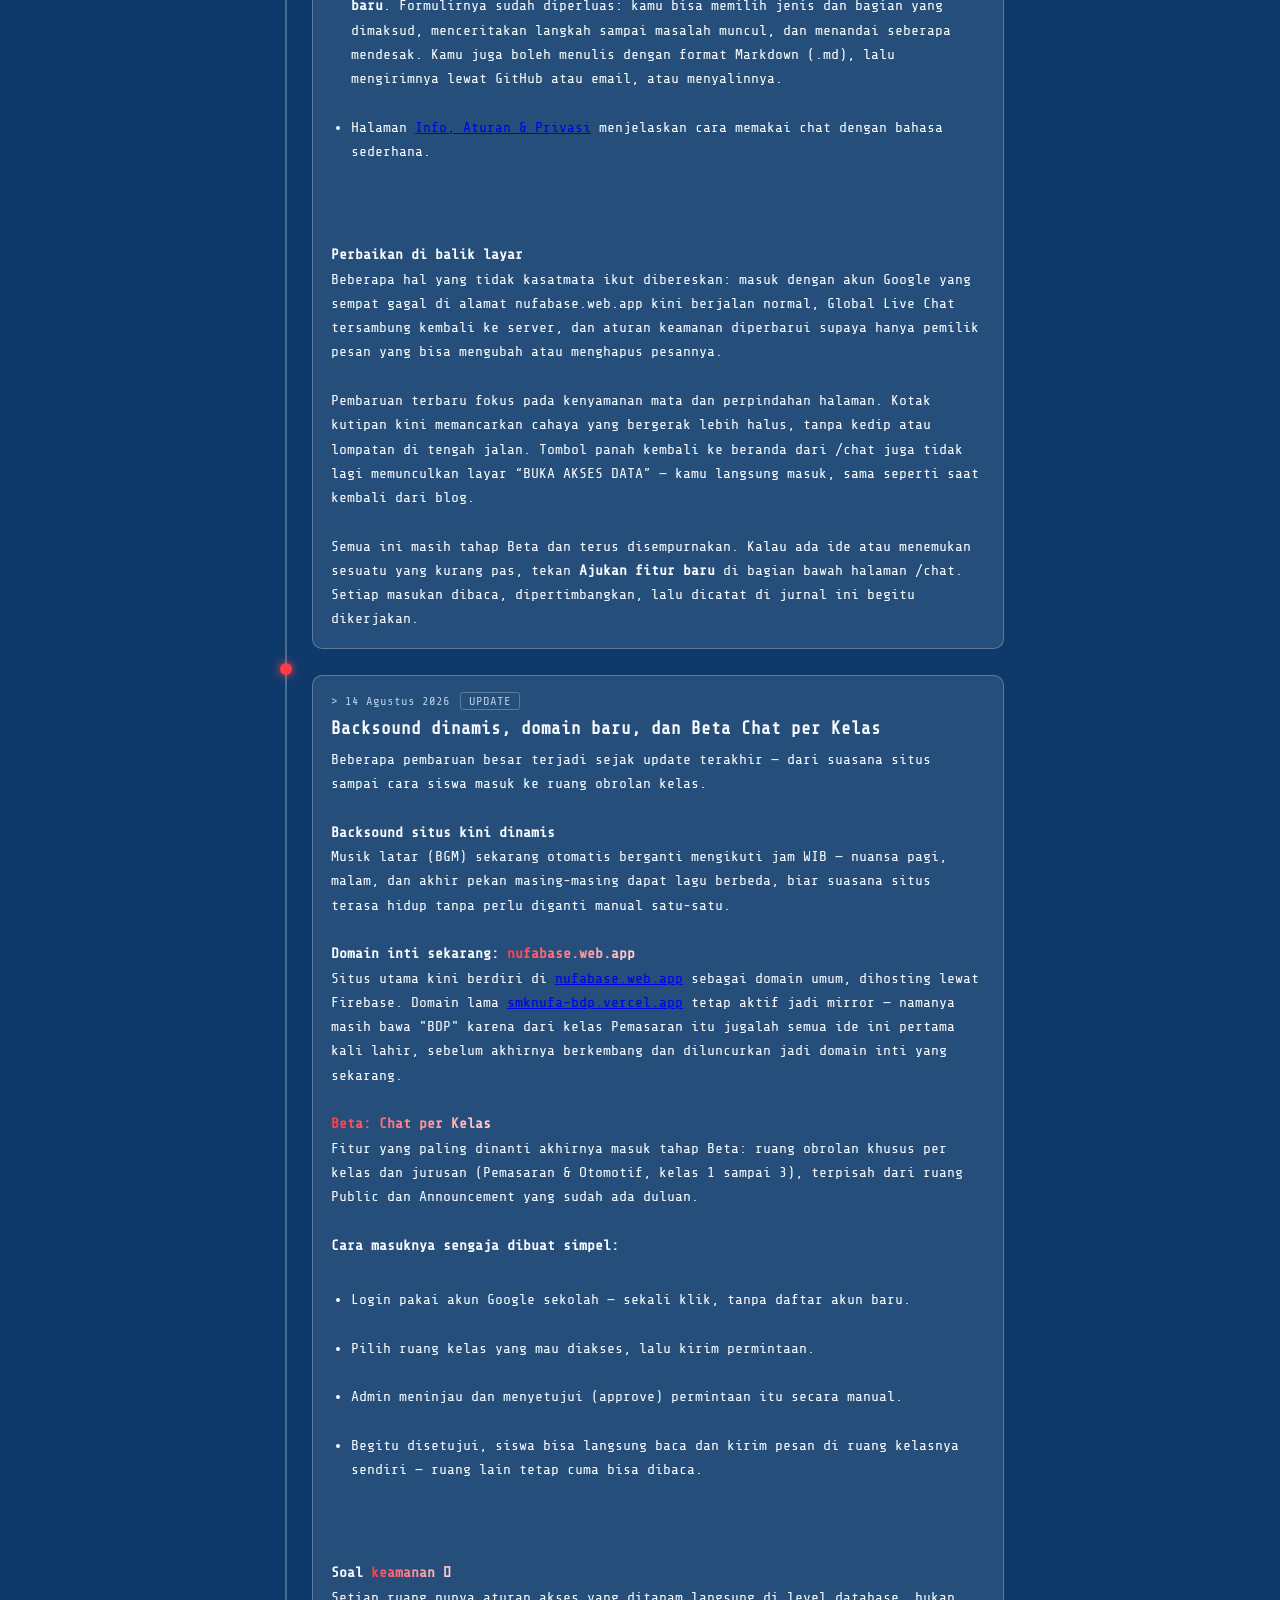
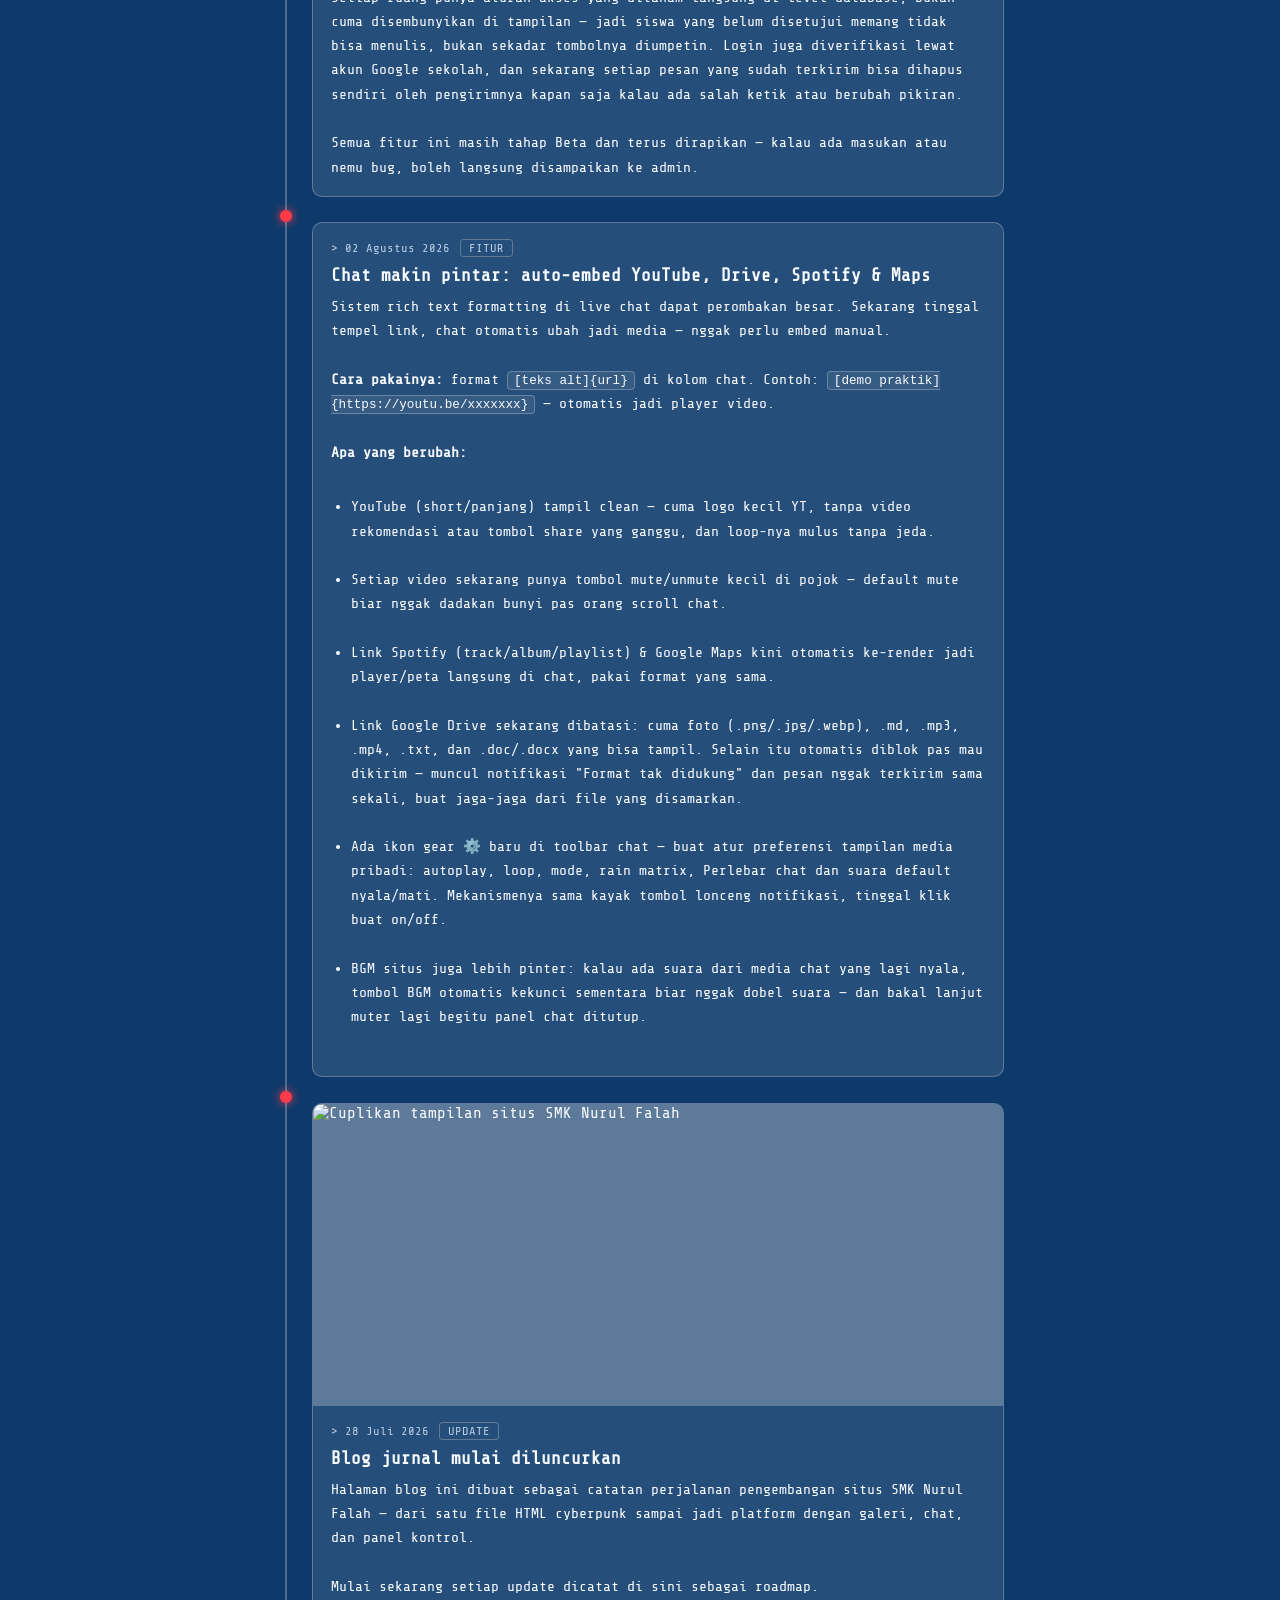
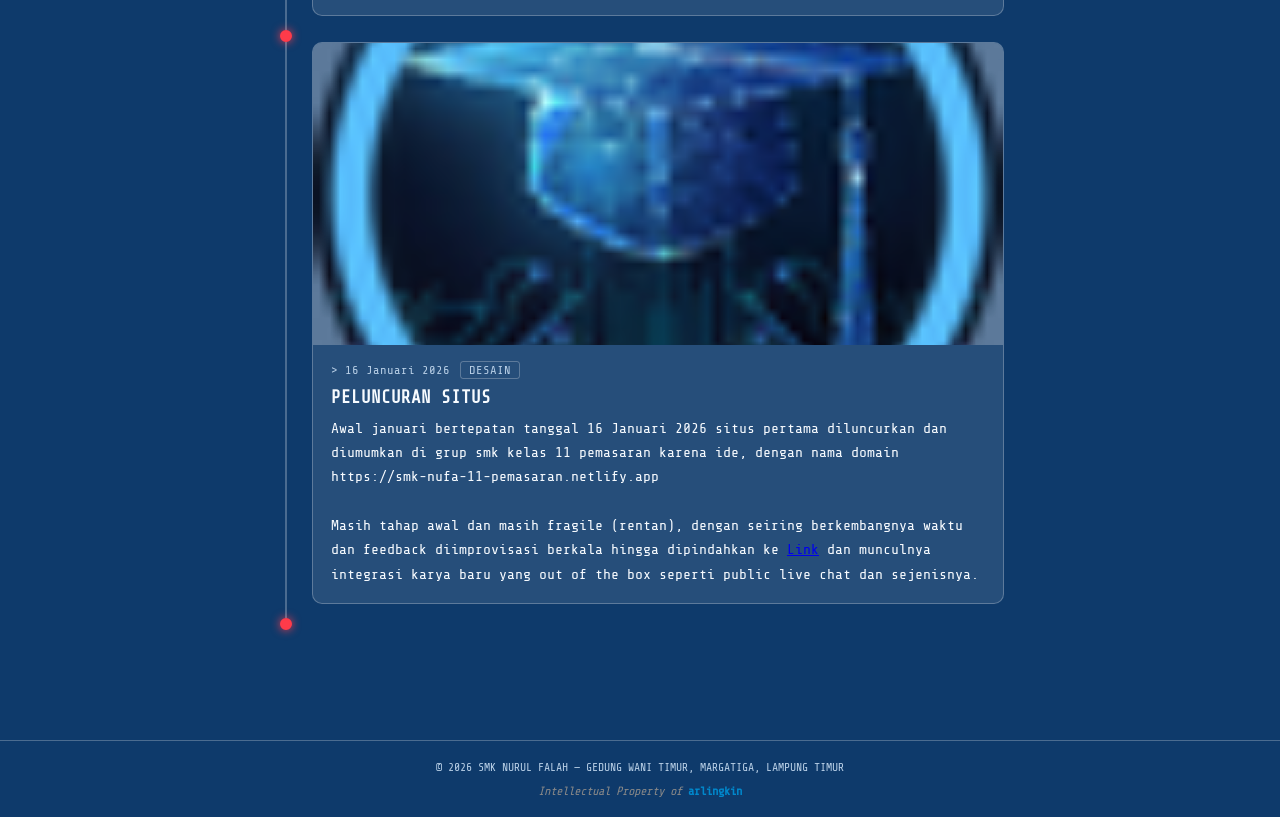
==== commit cdb32fc9: "Link new favicon.ico on blog, chat, dashmin, 404" ====
--- a/blog/index.html
+++ b/blog/index.html
@@ -6,7 +6,7 @@
 <title>JURNAL - Perkembangan Situs</title>
 <meta name="description" content="Jurnal perkembangan situs SMK Nurul Falah: roadmap fitur, catatan update, dan cerita di balik pembuatannya oleh developer muda asal Lampung Timur.">
 <meta name="robots" content="index, follow">
-<link rel="canonical" href="https://smknufa-bdp.vercel.app/blog">
+<link rel="canonical" href="https://nufabase.web.app/blog">
 <meta name="color-scheme" content="light dark">
 <meta name="theme-color" content="#0a0607" media="(prefers-color-scheme: dark)">
 <meta name="theme-color" content="#0e3a6b" media="(prefers-color-scheme: light)">
@@ -14,16 +14,16 @@
 <meta property="og:type" content="website" />
 <meta property="og:title" content="JURNAL - SMK NURUL FALAH" />
 <meta property="og:description" content="Jurnal perkembangan situs SMK Nurul Falah: roadmap fitur, catatan update, dan cerita di balik pembuatannya." />
-<meta property="og:image" content="https://smknufa-bdp.vercel.app/images/og-blog.jpg" />
+<meta property="og:image" content="https://nufabase.web.app/images/og-blog.jpg" />
 <meta property="og:image:width" content="1200" />
 <meta property="og:image:height" content="630" />
 <meta property="og:image:type" content="image/jpeg" />
-<meta property="og:url" content="https://smknufa-bdp.vercel.app/blog" />
+<meta property="og:url" content="https://nufabase.web.app/blog" />
 <meta name="twitter:card" content="summary_large_image" />
 <meta name="twitter:title" content="JURNAL - SMK NURUL FALAH" />
-<meta name="twitter:image" content="https://smknufa-bdp.vercel.app/images/og-blog.jpg" />
-
-<link rel="icon" type="image/svg+xml" href="data:image/svg+xml,%3Csvg%20xmlns='http://www.w3.org/2000/svg'%20viewBox='0%200%20100%20100'%3E%3Ccircle%20cx='50'%20cy='50'%20r='45'%20fill='black'%20stroke='white'%20stroke-width='4'/%3E%3Cline%20x1='5'%20y1='50'%20x2='95'%20y2='50'%20stroke='white'%20stroke-width='2'/%3E%3Cline%20x1='50'%20y1='5'%20x2='50'%20y2='95'%20stroke='white'%20stroke-width='2'/%3E%3C/svg%3E">
+<meta name="twitter:image" content="https://nufabase.web.app/images/og-blog.jpg" />
+
+<link rel="icon" type="image/x-icon" sizes="16x16 24x24 32x32 48x48 64x64" href="/favicon.ico?v=2">
 
 <link rel="preconnect" href="https://fonts.googleapis.com">
 <link rel="preconnect" href="https://fonts.gstatic.com" crossorigin>
